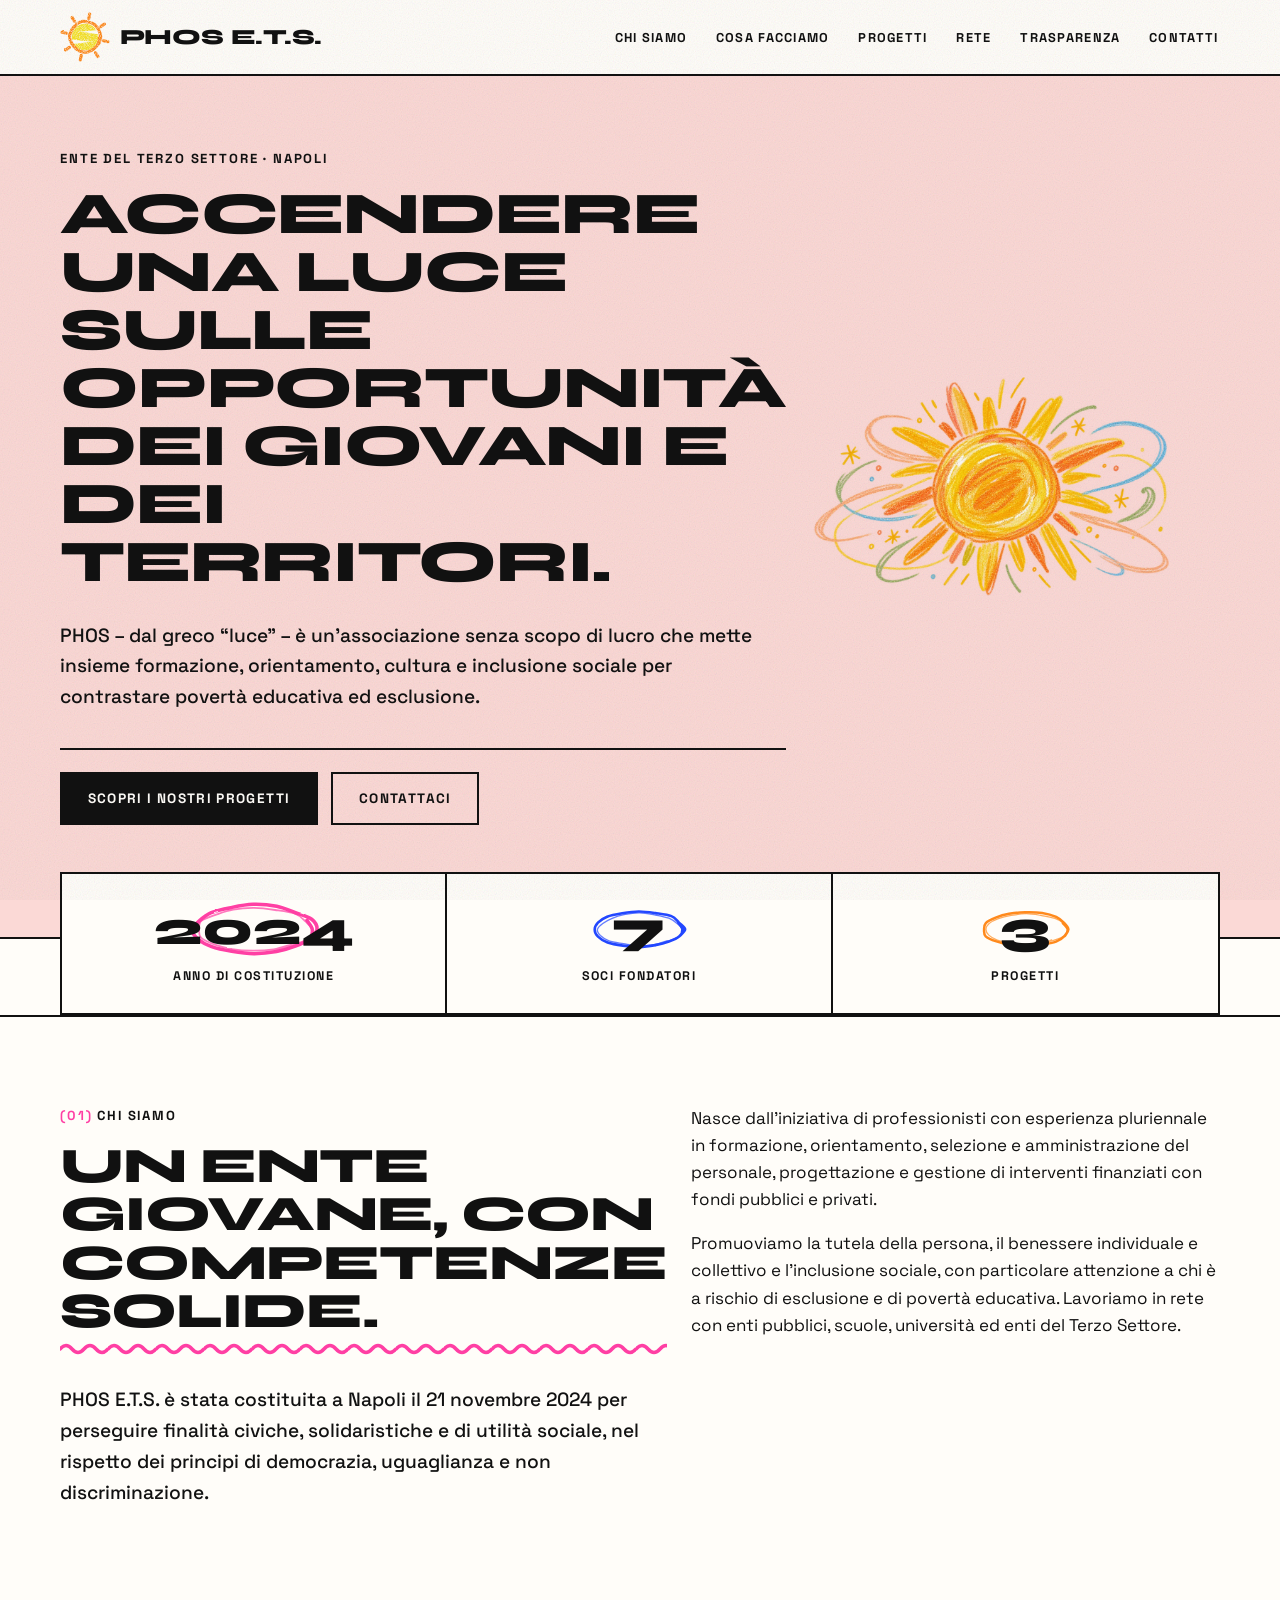
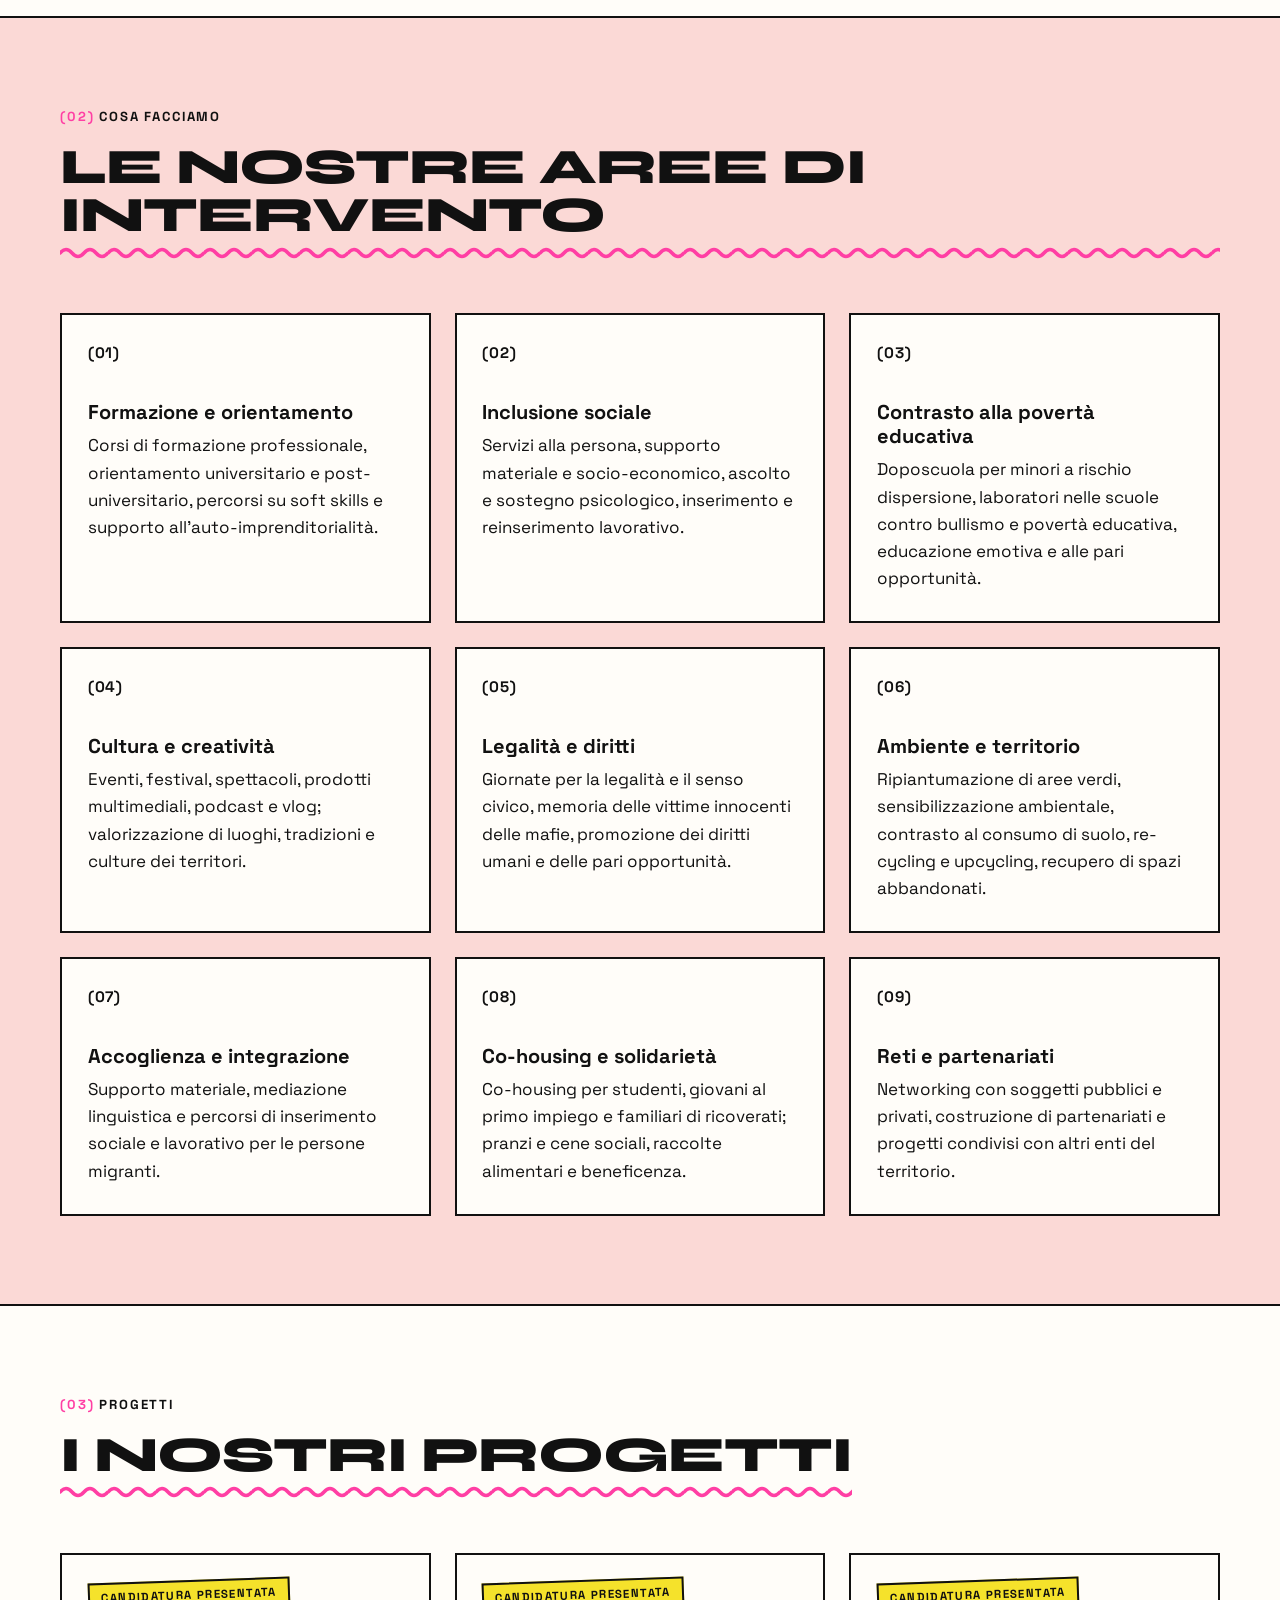
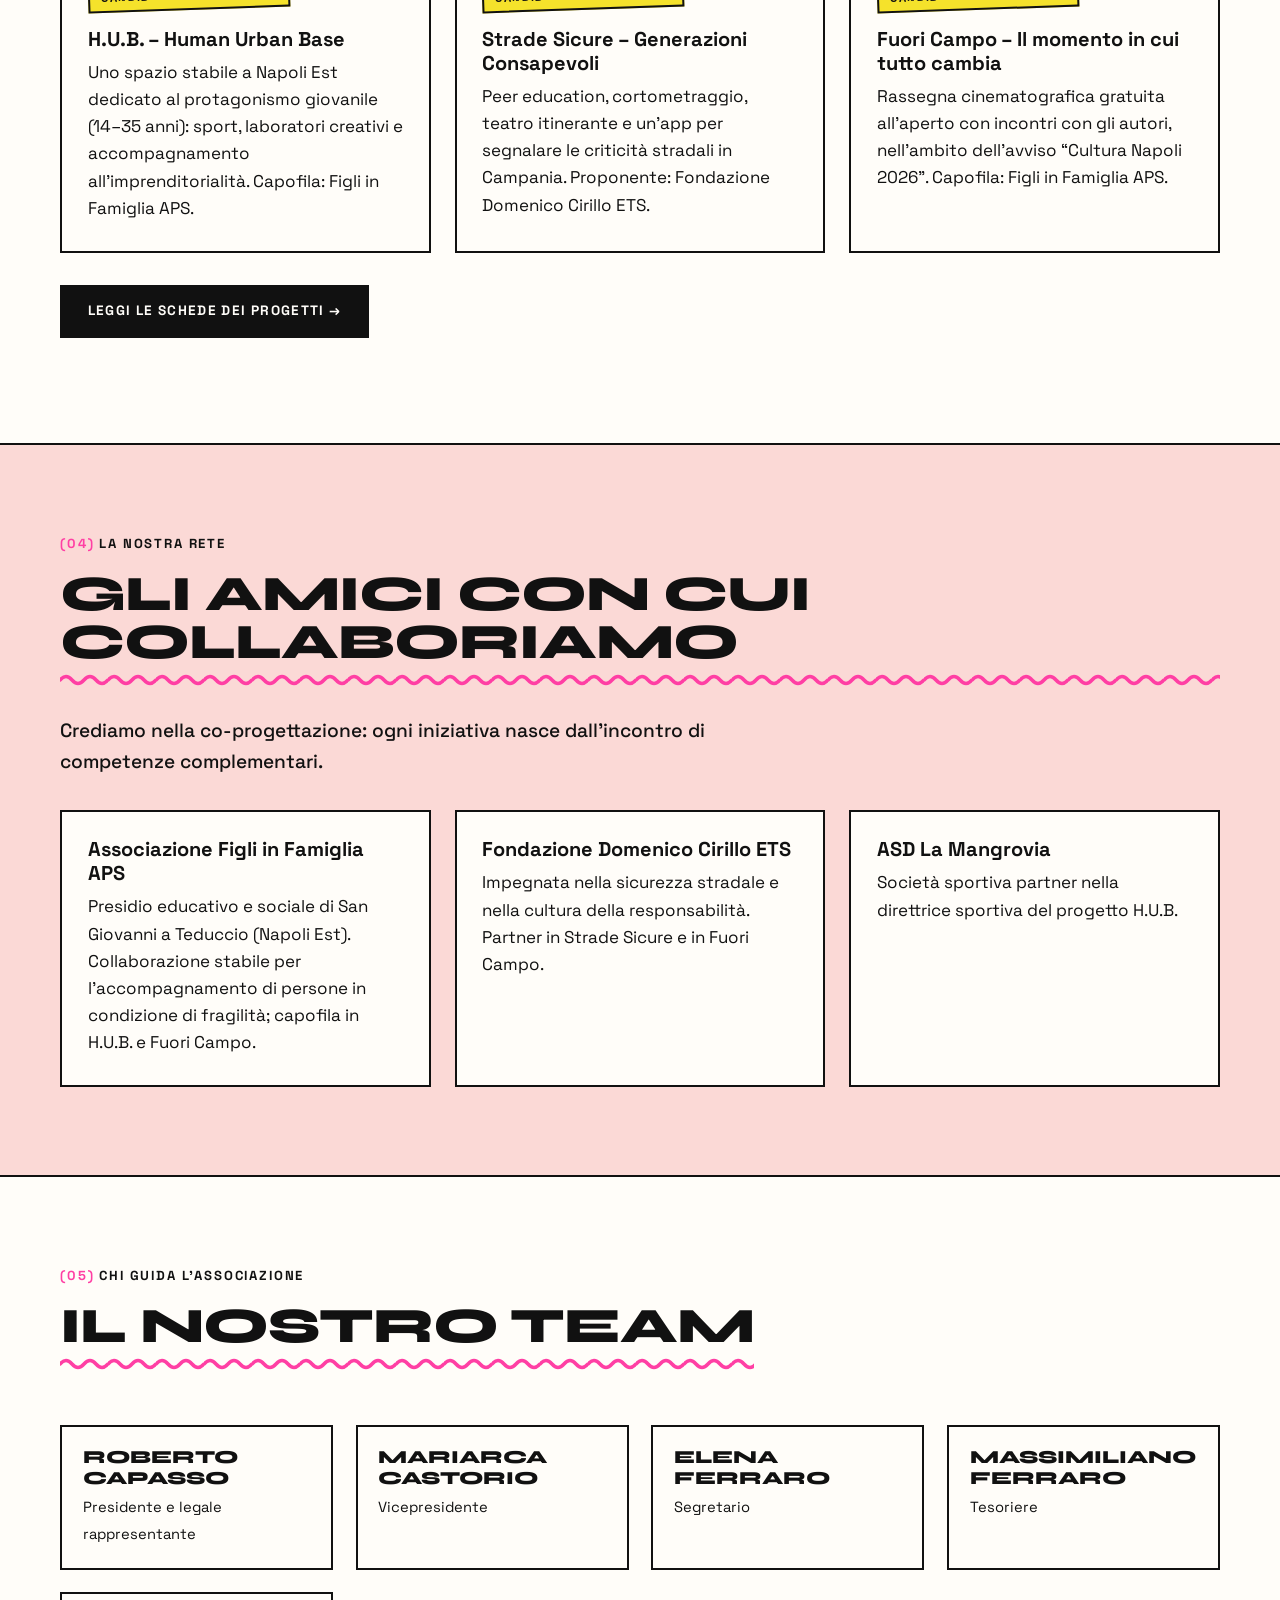
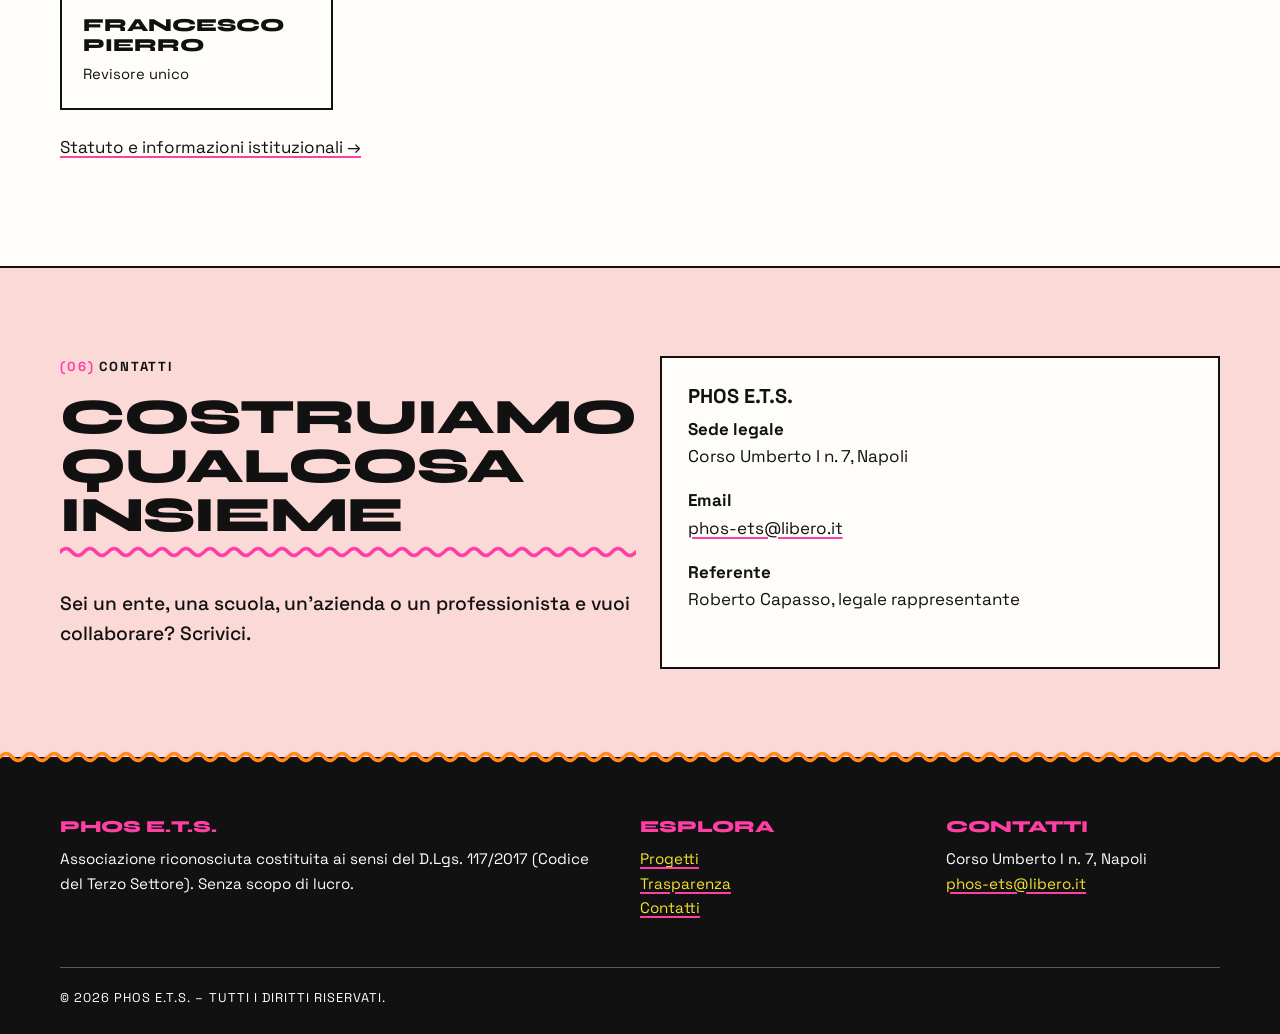
==== assets/index.html @ 67008f88 "k" ====
<!DOCTYPE html>
<html lang="it">
<head>
  <meta charset="utf-8">
  <meta name="viewport" content="width=device-width, initial-scale=1">
  <title>PHOS E.T.S. – Ente del Terzo Settore, Napoli</title>
  <meta name="description" content="PHOS E.T.S. è un Ente del Terzo Settore con sede a Napoli: formazione, orientamento, inclusione sociale, cultura e legalità per giovani e persone in condizioni di fragilità.">
  <link rel="icon" href="assets/logo.svg" type="image/svg+xml">
  <link rel="preconnect" href="https://fonts.googleapis.com">
  <link rel="preconnect" href="https://fonts.gstatic.com" crossorigin>
  <link href="https://fonts.googleapis.com/css2?family=Syne:wght@700;800&family=Space+Grotesk:wght@400;500;700&display=swap" rel="stylesheet">
  <link rel="stylesheet" href="css/style.css">
</head>
<body>
  <header class="site-header">
    <div class="container nav">
      <a class="brand" href="index.html"><img src="assets/logo.svg" alt=""> PHOS E.T.S.</a>
      <button class="nav-toggle" aria-label="Apri il menu" aria-expanded="false">☰</button>
      <ul class="nav-links">
        <li><a href="#chi-siamo">Chi siamo</a></li>
        <li><a href="#ambiti">Cosa facciamo</a></li>
        <li><a href="#progetti">Progetti</a></li>
        <li><a href="#rete">Rete</a></li>
        <li><a href="trasparenza.html">Trasparenza</a></li>
        <li><a href="#contatti">Contatti</a></li>
      </ul>
    </div>
  </header>

  <main>
    <section class="hero">
      <div class="container hero-grid">
       <div class="hero-text">
        <p class="eyebrow">Ente del Terzo Settore · Napoli</p>
        <h1>Accendere una luce sulle opportunità dei giovani e dei territori.</h1>
        <p class="lead">PHOS – dal greco “luce” – è un’associazione senza scopo di lucro che mette insieme formazione, orientamento, cultura e inclusione sociale per contrastare povertà educativa ed esclusione.</p>
        <div class="hero-actions">
          <a class="btn" href="#progetti">Scopri i nostri progetti</a>
          <a class="btn ghost" href="#contatti">Contattaci</a>
        </div>
       </div>
       <img class="hero-art" src="assets/hero-sun.webp" alt="Sole disegnato a pastello con raggi arancioni e ghirigori azzurri" width="1000" height="615">
      </div>
    </section>

    <div class="container">
      <div class="stats">
        <div class="stat"><strong>2024</strong><span>anno di costituzione</span></div>
        <div class="stat"><strong>7</strong><span>soci fondatori</span></div>
        <div class="stat"><strong>3</strong><span>progetti</span></div>
      </div>
    </div>

    <section class="section" id="chi-siamo">
      <div class="container grid cols-2">
        <div>
          <p class="eyebrow">Chi siamo</p>
          <h2>Un ente giovane, con competenze solide.</h2>
          <p class="lead">PHOS E.T.S. è stata costituita a Napoli il 21 novembre 2024 per perseguire finalità civiche, solidaristiche e di utilità sociale, nel rispetto dei principi di democrazia, uguaglianza e non discriminazione.</p>
        </div>
        <div>
          <p>Nasce dall’iniziativa di professionisti con esperienza pluriennale in formazione, orientamento, selezione e amministrazione del personale, progettazione e gestione di interventi finanziati con fondi pubblici e privati.</p>
          <p>Promuoviamo la tutela della persona, il benessere individuale e collettivo e l’inclusione sociale, con particolare attenzione a chi è a rischio di esclusione e di povertà educativa. Lavoriamo in rete con enti pubblici, scuole, università ed enti del Terzo Settore.</p>
        </div>
      </div>
    </section>

    <section class="section alt" id="ambiti">
      <div class="container">
        <p class="eyebrow">Cosa facciamo</p>
        <h2>Le nostre aree di intervento</h2>
        <div class="grid cols-3" style="margin-top:1.5rem">
          <article class="card"><div class="icon">(01)</div><h3>Formazione e orientamento</h3><p>Corsi di formazione professionale, orientamento universitario e post-universitario, percorsi su soft skills e supporto all’auto-imprenditorialità.</p></article>
          <article class="card"><div class="icon">(02)</div><h3>Inclusione sociale</h3><p>Servizi alla persona, supporto materiale e socio-economico, ascolto e sostegno psicologico, inserimento e reinserimento lavorativo.</p></article>
          <article class="card"><div class="icon">(03)</div><h3>Contrasto alla povertà educativa</h3><p>Doposcuola per minori a rischio dispersione, laboratori nelle scuole contro bullismo e povertà educativa, educazione emotiva e alle pari opportunità.</p></article>
          <article class="card"><div class="icon">(04)</div><h3>Cultura e creatività</h3><p>Eventi, festival, spettacoli, prodotti multimediali, podcast e vlog; valorizzazione di luoghi, tradizioni e culture dei territori.</p></article>
          <article class="card"><div class="icon">(05)</div><h3>Legalità e diritti</h3><p>Giornate per la legalità e il senso civico, memoria delle vittime innocenti delle mafie, promozione dei diritti umani e delle pari opportunità.</p></article>
          <article class="card"><div class="icon">(06)</div><h3>Ambiente e territorio</h3><p>Ripiantumazione di aree verdi, sensibilizzazione ambientale, contrasto al consumo di suolo, re-cycling e upcycling, recupero di spazi abbandonati.</p></article>
          <article class="card"><div class="icon">(07)</div><h3>Accoglienza e integrazione</h3><p>Supporto materiale, mediazione linguistica e percorsi di inserimento sociale e lavorativo per le persone migranti.</p></article>
          <article class="card"><div class="icon">(08)</div><h3>Co-housing e solidarietà</h3><p>Co-housing per studenti, giovani al primo impiego e familiari di ricoverati; pranzi e cene sociali, raccolte alimentari e beneficenza.</p></article>
          <article class="card"><div class="icon">(09)</div><h3>Reti e partenariati</h3><p>Networking con soggetti pubblici e privati, costruzione di partenariati e progetti condivisi con altri enti del territorio.</p></article>
        </div>
      </div>
    </section>

    <section class="section" id="progetti">
      <div class="container">
        <p class="eyebrow">Progetti</p>
        <h2>I nostri progetti</h2>
        <div class="grid cols-3" style="margin-top:1.5rem">
          <article class="card">
            <span class="badge">Candidatura presentata</span>
            <h3>H.U.B. – Human Urban Base</h3>
            <p>Uno spazio stabile a Napoli Est dedicato al protagonismo giovanile (14–35 anni): sport, laboratori creativi e accompagnamento all’imprenditorialità. Capofila: Figli in Famiglia APS.</p>
          </article>
          <article class="card">
            <span class="badge">Candidatura presentata</span>
            <h3>Strade Sicure – Generazioni Consapevoli</h3>
            <p>Peer education, cortometraggio, teatro itinerante e un’app per segnalare le criticità stradali in Campania. Proponente: Fondazione Domenico Cirillo ETS.</p>
          </article>
          <article class="card">
            <span class="badge">Candidatura presentata</span>
            <h3>Fuori Campo – Il momento in cui tutto cambia</h3>
            <p>Rassegna cinematografica gratuita all’aperto con incontri con gli autori, nell’ambito dell’avviso “Cultura Napoli 2026”. Capofila: Figli in Famiglia APS.</p>
          </article>
        </div>
        <p style="margin-top:2rem"><a class="btn" href="progetti.html">Leggi le schede dei progetti →</a></p>
      </div>
    </section>

    <section class="section alt" id="rete">
      <div class="container">
        <p class="eyebrow">La nostra rete</p>
        <h2>Gli amici con cui collaboriamo</h2>
        <p class="lead">Crediamo nella co-progettazione: ogni iniziativa nasce dall’incontro di competenze complementari.</p>
        <div class="grid cols-3" style="margin-top:2rem">
          <div class="card"><h3>Associazione Figli in Famiglia APS</h3><p>Presidio educativo e sociale di San Giovanni a Teduccio (Napoli Est). Collaborazione stabile per l’accompagnamento di persone in condizione di fragilità; capofila in H.U.B. e Fuori Campo.</p></div>
          <div class="card"><h3>Fondazione Domenico Cirillo ETS</h3><p>Impegnata nella sicurezza stradale e nella cultura della responsabilità. Partner in Strade Sicure e in Fuori Campo.</p></div>
          <div class="card"><h3>ASD La Mangrovia</h3><p>Società sportiva partner nella direttrice sportiva del progetto H.U.B.</p></div>
        </div>
      </div>
    </section>

    <section class="section" id="governance">
      <div class="container">
        <p class="eyebrow">Chi guida l’associazione</p>
        <h2>Il nostro team</h2>
        <div class="team" style="margin-top:1.5rem">
          <div class="person"><strong>Roberto Capasso</strong><span>Presidente e legale rappresentante</span></div>
          <div class="person"><strong>Mariarca Castorio</strong><span>Vicepresidente</span></div>
          <div class="person"><strong>Elena Ferraro</strong><span>Segretario</span></div>
          <div class="person"><strong>Massimiliano Ferraro</strong><span>Tesoriere</span></div>
          <div class="person"><strong>Francesco Pierro</strong><span>Revisore unico</span></div>
        </div>
        <p style="margin-top:1.5rem"><a href="trasparenza.html">Statuto e informazioni istituzionali →</a></p>
      </div>
    </section>

    <section class="section alt" id="contatti">
      <div class="container grid cols-2">
        <div>
          <p class="eyebrow">Contatti</p>
          <h2>Costruiamo qualcosa insieme</h2>
          <p class="lead">Sei un ente, una scuola, un’azienda o un professionista e vuoi collaborare? Scrivici.</p>
        </div>
        <div class="card">
          <h3>PHOS E.T.S.</h3>
          <p><strong>Sede legale</strong><br>Corso Umberto I n. 7, Napoli</p>
          <p><strong>Email</strong><br><a href="mailto:phos-ets@libero.it">phos-ets@libero.it</a></p>
          <p><strong>Referente</strong><br>Roberto Capasso, legale rappresentante</p>
        </div>
      </div>
    </section>
  </main>

  <footer class="site-footer">
    <div class="container">
      <div class="footer-grid">
        <div>
          <h3>PHOS E.T.S.</h3>
          <p>Associazione riconosciuta costituita ai sensi del D.Lgs. 117/2017 (Codice del Terzo Settore). Senza scopo di lucro.</p>
        </div>
        <div>
          <h3>Esplora</h3>
          <p><a href="progetti.html">Progetti</a><br><a href="trasparenza.html">Trasparenza</a><br><a href="#contatti">Contatti</a></p>
        </div>
        <div>
          <h3>Contatti</h3>
          <p>Corso Umberto I n. 7, Napoli<br><a href="mailto:phos-ets@libero.it">phos-ets@libero.it</a></p>
        </div>
      </div>
      <div class="footer-bottom">© <span id="anno">2026</span> PHOS E.T.S. – Tutti i diritti riservati.</div>
    </div>
  </footer>
  <script src="js/main.js"></script>
</body>
</html>
---- assets/css/style.css ----
/* ------------------------------------------------------------
   PHOS E.T.S. – stile "naive / childish grotesque"
   Tratto a pastello, colori saturi, grotesque pesante, righe nere
   ------------------------------------------------------------ */
:root {
  --ink: #111111;
  --paper: #fffdf9;
  --pink-paper: #fbd9d6;
  --pink: #ff3fa4;
  --red: #ff3b24;
  --orange: #ff8a1f;
  --yellow: #f5e22b;
  --green: #1fd37a;
  --blue: #2447ff;
  --max: 1160px;
  --font-head: "Syne", "Arial Black", "Helvetica Neue", Arial, sans-serif;
  --font-body: "Space Grotesk", "Helvetica Neue", Arial, sans-serif;
}

* { box-sizing: border-box; }
html { scroll-behavior: smooth; }
body {
  margin: 0;
  font-family: var(--font-body);
  color: var(--ink);
  background: var(--paper);
  line-height: 1.6;
  font-size: 17px;
  counter-reset: sec;
}
/* grana di carta su tutto il sito */
body::after {
  content: ""; position: fixed; inset: 0; z-index: 100; pointer-events: none;
  opacity: .16; mix-blend-mode: multiply;
  background-image: url("data:image/svg+xml,%3Csvg xmlns='http://www.w3.org/2000/svg' width='220' height='220'%3E%3Cfilter id='n'%3E%3CfeTurbulence type='fractalNoise' baseFrequency='.85' numOctaves='2' stitchTiles='stitch'/%3E%3C/filter%3E%3Crect width='100%25' height='100%25' filter='url(%23n)'/%3E%3C/svg%3E");
}
::selection { background: var(--yellow); }

h1, h2, h3 { margin: 0 0 .6em; color: var(--ink); }
h1, h2 {
  font-family: var(--font-head); font-weight: 800; text-transform: uppercase;
  letter-spacing: -.02em; line-height: .98;
}
h1 { font-size: clamp(2.6rem, 7vw, 5.4rem); }
h2 { font-size: clamp(1.9rem, 4.2vw, 3.1rem); }
h3 { font-family: var(--font-body); font-weight: 700; font-size: 1.25rem; line-height: 1.2; }
p { margin: 0 0 1em; }
a { color: var(--ink); text-decoration-thickness: 2px; text-underline-offset: 3px; text-decoration-color: var(--pink); }
a:hover { background: var(--yellow); }
img { max-width: 100%; }
:focus-visible { outline: 3px dashed var(--blue); outline-offset: 3px; }

.container { width: min(100% - 2.5rem, var(--max)); margin-inline: auto; }
.section { padding: 5.5rem 0; border-top: 2px solid var(--ink); }
.section.alt { background: var(--pink-paper); }
.lead { font-size: 1.2rem; max-width: 60ch; font-weight: 500; }

/* Etichetta numerata, come nei poster: (01) CHI SIAMO */
.eyebrow {
  display: block; font-family: var(--font-body); font-size: .82rem; font-weight: 700;
  letter-spacing: .14em; text-transform: uppercase; margin-bottom: 1rem;
}
main > section:not(.hero):not(.page-hero) .eyebrow { counter-increment: sec; }
main > section:not(.hero):not(.page-hero) .eyebrow::before { content: "(0" counter(sec) ")  "; color: var(--pink); }

/* titoli con ghirigoro a pastello */
section h2 {
  display: inline-block; padding-bottom: .4em;
  background: url("../assets/squiggle-pink.svg") repeat-x left bottom / 48px 14px;
}

/* Header */
.site-header { position: sticky; top: 0; z-index: 50; background: var(--paper); border-bottom: 2px solid var(--ink); }
.nav { display: flex; align-items: center; justify-content: space-between; height: 74px; }
.brand {
  display: flex; align-items: center; gap: .6rem; text-decoration: none;
  font-family: var(--font-head); font-weight: 800; font-size: 1.35rem; text-transform: uppercase; letter-spacing: -.01em;
}
.brand:hover { background: none; }
.brand img { width: 50px; height: 50px; }
.nav-links { display: flex; gap: 1.6rem; list-style: none; margin: 0; padding: 0; }
.nav-links a {
  text-decoration: none; font-size: .8rem; font-weight: 700; text-transform: uppercase; letter-spacing: .1em; padding: .2rem .1rem;
}
.nav-links a:hover, .nav-links a[aria-current="page"] { background: linear-gradient(transparent 52%, var(--yellow) 52%); }
.nav-toggle {
  display: none; background: var(--paper); border: 2px solid var(--ink); font-size: 1.3rem; line-height: 1;
  padding: .3rem .65rem; cursor: pointer; color: var(--ink);
}

/* Hero */
.hero, .page-hero { background: var(--pink-paper); border-bottom: 2px solid var(--ink); position: relative; overflow: hidden; }
.hero { padding: 4.5rem 0 7rem; }
.hero-grid { display: grid; grid-template-columns: 1.15fr .85fr; gap: 1rem; align-items: center; }
.hero h1 { font-size: clamp(2.1rem, 4.7vw, 3.7rem); margin-bottom: .5em; }
.hero-art { width: 100%; max-width: 560px; height: auto; justify-self: center; margin-right: -1.5rem; }
.page-hero { padding: 4.2rem 0 3.4rem; }
.page-hero h1 { font-size: clamp(2.2rem, 5.4vw, 4rem); max-width: 16ch; }

/* righe nere di impaginazione */
.hero-actions { margin-top: 2.2rem; padding-top: 1.4rem; border-top: 2px solid var(--ink); }

.btn {
  display: inline-block; padding: .85rem 1.6rem; font-family: var(--font-body); font-weight: 700;
  font-size: .85rem; letter-spacing: .1em; text-transform: uppercase; text-decoration: none;
  background: var(--ink); color: var(--paper); border: 2px solid var(--ink);
  transition: transform .12s, background .12s, color .12s;
}
.btn:hover { background: var(--pink); color: var(--ink); transform: rotate(-1.5deg) scale(1.03); }
.btn.ghost { background: transparent; color: var(--ink); margin-left: .6rem; }
.btn.ghost:hover { background: var(--yellow); color: var(--ink); }

/* Griglie e card */
.grid { display: grid; gap: 1.5rem; }
.grid.cols-2 { grid-template-columns: repeat(2, 1fr); }
.grid.cols-3 { grid-template-columns: repeat(3, 1fr); }
.grid.cols-4 { grid-template-columns: repeat(4, 1fr); }
.card {
  background: var(--paper); border: 2px solid var(--ink); padding: 1.6rem 1.6rem 1.8rem;
  transition: background .15s, transform .15s;
}
.card:hover { transform: rotate(-.8deg) translateY(-3px); }
.card:nth-child(5n+1):hover { background: var(--yellow); }
.card:nth-child(5n+2):hover { background: #ff9bd0; }
.card:nth-child(5n+3):hover { background: #a8f5c4; }
.card:nth-child(5n+4):hover { background: #a9bbff; }
.card:nth-child(5n+5):hover { background: #ffb98a; }
.card .icon {
  font-family: var(--font-body); font-size: .95rem; font-weight: 700; letter-spacing: .06em;
  margin-bottom: 2.2rem; display: block;
}
.card h3 { margin-bottom: .5rem; }
.card p:last-child { margin-bottom: 0; }

/* Numeri cerchiati a pastello */
.stats { display: grid; grid-template-columns: repeat(3, 1fr); gap: 0; margin-top: -4.2rem; position: relative; z-index: 2;
  border: 2px solid var(--ink); background: var(--paper); }
.stat { padding: 1.4rem 1rem 1.6rem; text-align: center; border-right: 2px solid var(--ink); }
.stat:last-child { border-right: 0; }
.stat strong {
  display: inline-block; font-family: var(--font-head); font-weight: 800; font-size: clamp(2rem, 4vw, 3rem);
  line-height: 1; padding: .55rem 1.3rem; margin-bottom: .3rem;
  background: url("../assets/circle-pink.svg") center / 100% 100% no-repeat;
}
.stat:nth-child(2) strong { background-image: url("../assets/circle-blue.svg"); }
.stat:nth-child(3) strong { background-image: url("../assets/circle-orange.svg"); }
.stat span { display: block; font-weight: 700; font-size: .78rem; text-transform: uppercase; letter-spacing: .12em; }

.badge {
  display: inline-block; font-size: .72rem; font-weight: 700; letter-spacing: .12em; text-transform: uppercase;
  padding: .25rem .7rem; background: var(--yellow); border: 2px solid var(--ink); margin-bottom: 1rem; transform: rotate(-2deg);
}
.badge.navy { background: #ff9bd0; }
.notice { background: var(--yellow); border: 2px solid var(--ink); padding: 1.1rem 1.3rem; margin: 0 0 2.2rem; font-size: .98rem; }

/* Schede progetto */
.project { padding: 3.4rem 0; border-bottom: 2px solid var(--ink); }
.project:last-of-type { border-bottom: 0; }
.meta { display: grid; grid-template-columns: repeat(auto-fit, minmax(210px, 1fr)); gap: 0; margin: 1.6rem 0; border: 2px solid var(--ink); }
.meta div { padding: .9rem 1.1rem; border-right: 2px solid var(--ink); border-bottom: 2px solid var(--ink); margin: 0 -2px -2px 0; background: var(--paper); }
.meta dt { font-size: .72rem; text-transform: uppercase; letter-spacing: .12em; font-weight: 700; color: #6b6b6b; }
.meta dd { margin: .15rem 0 0; font-weight: 700; }
.project ul { padding-left: 1.2rem; }
.project li { margin-bottom: .4rem; }
.project li::marker { color: var(--pink); font-weight: 700; }

/* Liste */
.check-list { list-style: none; padding: 0; margin: 0; }
.check-list li { position: relative; padding-left: 1.9rem; margin-bottom: .6rem; }
.check-list li::before { content: "✺"; position: absolute; left: 0; color: var(--orange); font-weight: 700; }

.team { display: grid; grid-template-columns: repeat(auto-fit, minmax(220px, 1fr)); gap: 1.4rem; }
.person { background: var(--paper); border: 2px solid var(--ink); padding: 1.3rem; transition: background .15s, transform .15s; }
.person:hover { background: var(--yellow); transform: rotate(-1deg); }
.person strong { display: block; font-family: var(--font-head); font-weight: 800; font-size: 1.15rem; text-transform: uppercase; line-height: 1.1; margin-bottom: .3rem; }
.person span { font-size: .92rem; }

/* Footer */
.site-footer {
  position: relative; background: var(--ink); color: var(--paper); padding: 3.6rem 0 1.6rem; font-size: .95rem;
  border-top: 2px solid var(--ink);
}
.site-footer::before {
  content: ""; position: absolute; left: 0; right: 0; top: -9px; height: 14px;
  background: url("../assets/squiggle-orange.svg") repeat-x left top / 48px 14px;
}
.site-footer a { color: var(--yellow); text-decoration-color: var(--pink); }
.site-footer a:hover { background: var(--yellow); color: var(--ink); }
.site-footer h3 { font-family: var(--font-head); font-weight: 800; text-transform: uppercase; color: var(--pink); font-size: 1.05rem; }
.footer-grid { display: grid; grid-template-columns: 2fr 1fr 1fr; gap: 2rem; }
.footer-bottom { border-top: 1px solid rgba(255, 253, 249, .3); margin-top: 2rem; padding-top: 1.2rem; font-size: .8rem; letter-spacing: .08em; text-transform: uppercase; }

@media (max-width: 900px) {
  .grid.cols-3, .grid.cols-4 { grid-template-columns: repeat(2, 1fr); }
  .footer-grid { grid-template-columns: 1fr; }
  .hero-grid { grid-template-columns: 1fr; }
  .hero-art { max-width: 340px; margin: 0; }
  .hero h1 { max-width: none; }
}
@media (max-width: 720px) {
  .nav-toggle { display: block; }
  .nav-links {
    display: none; position: absolute; top: 74px; left: 0; right: 0; background: var(--paper);
    flex-direction: column; gap: 0; padding: .6rem 1.5rem 1rem; border-bottom: 2px solid var(--ink);
  }
  .nav-links.open { display: flex; }
  .nav-links li { padding: .5rem 0; }
  .grid.cols-2, .grid.cols-3, .grid.cols-4 { grid-template-columns: 1fr; }
  .stats { grid-template-columns: 1fr; }
  .stat { border-right: 0; border-bottom: 2px solid var(--ink); }
  .stat:last-child { border-bottom: 0; }
  .section { padding: 3.6rem 0; }
  .btn.ghost { margin: .9rem 0 0; }
  .hero { padding: 3rem 0 6rem; }
}
@media (prefers-reduced-motion: reduce) { html { scroll-behavior: auto; } * { transition: none !important; } }
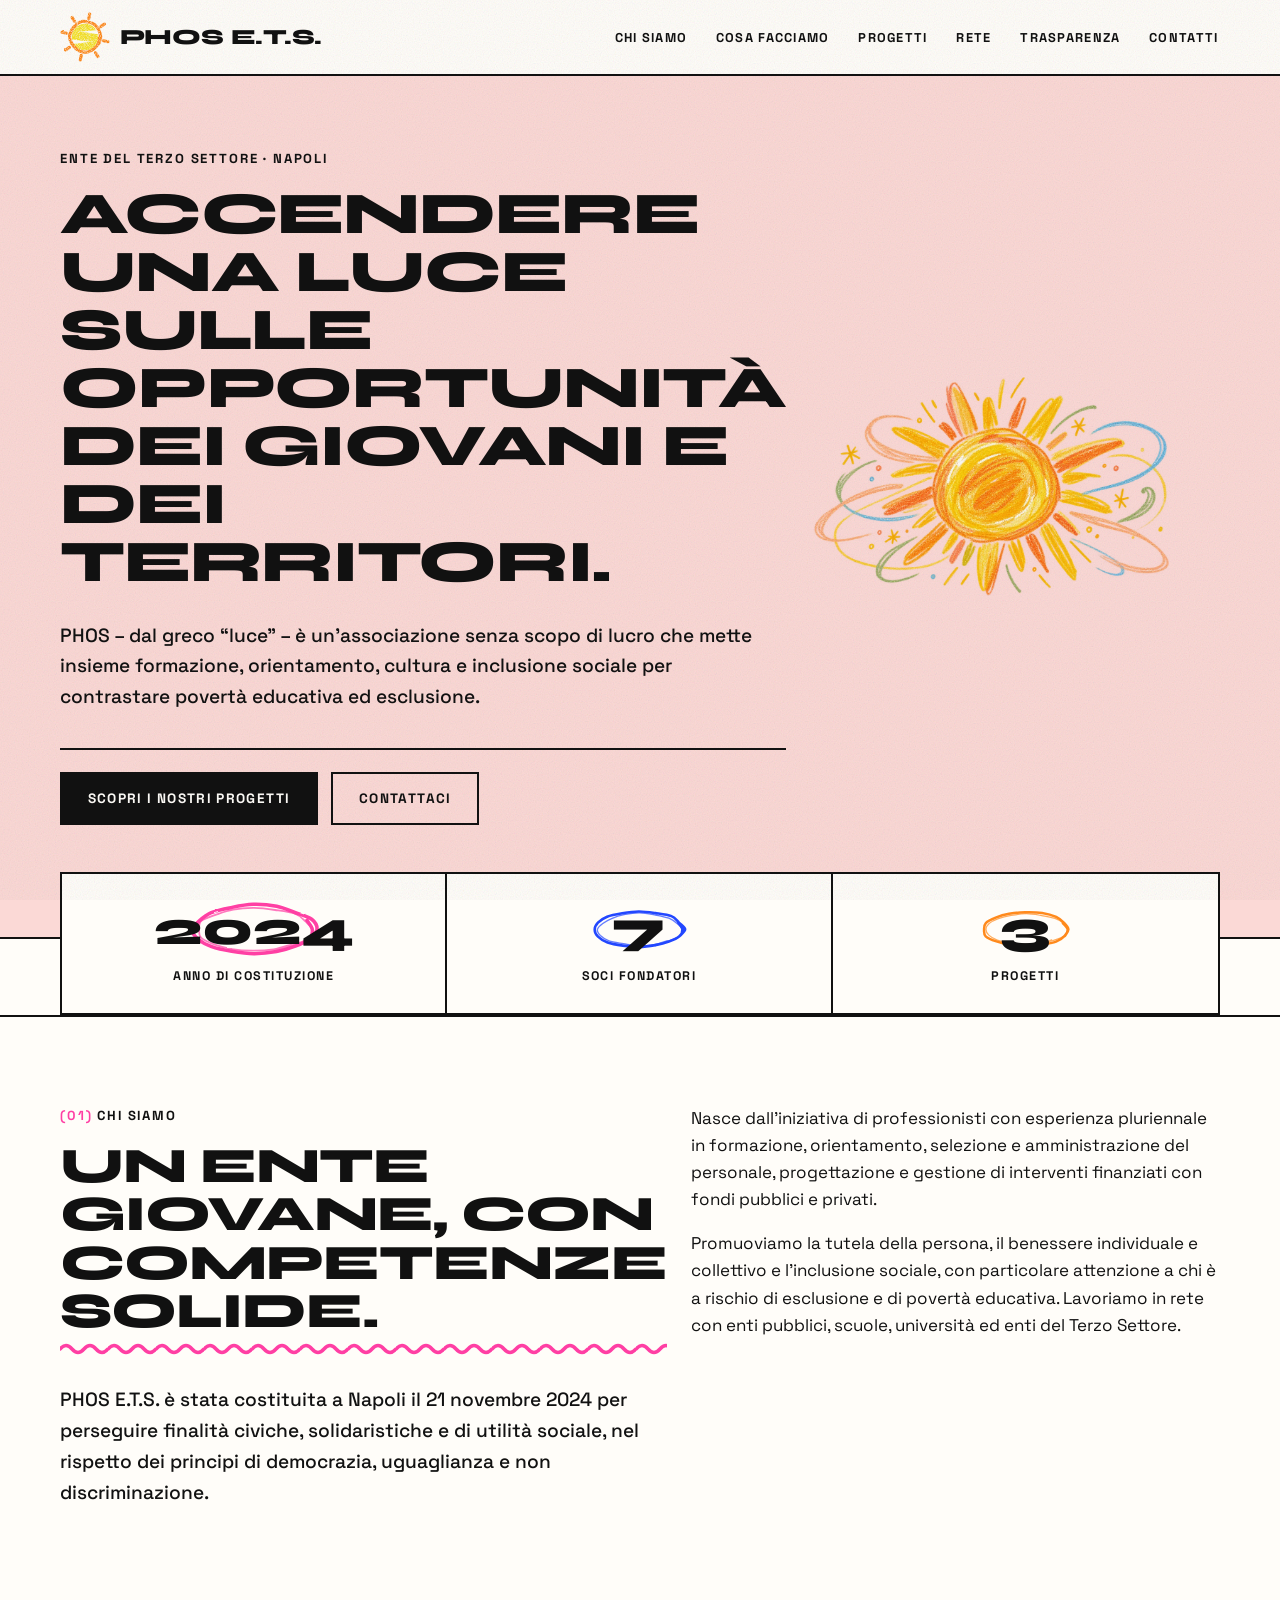
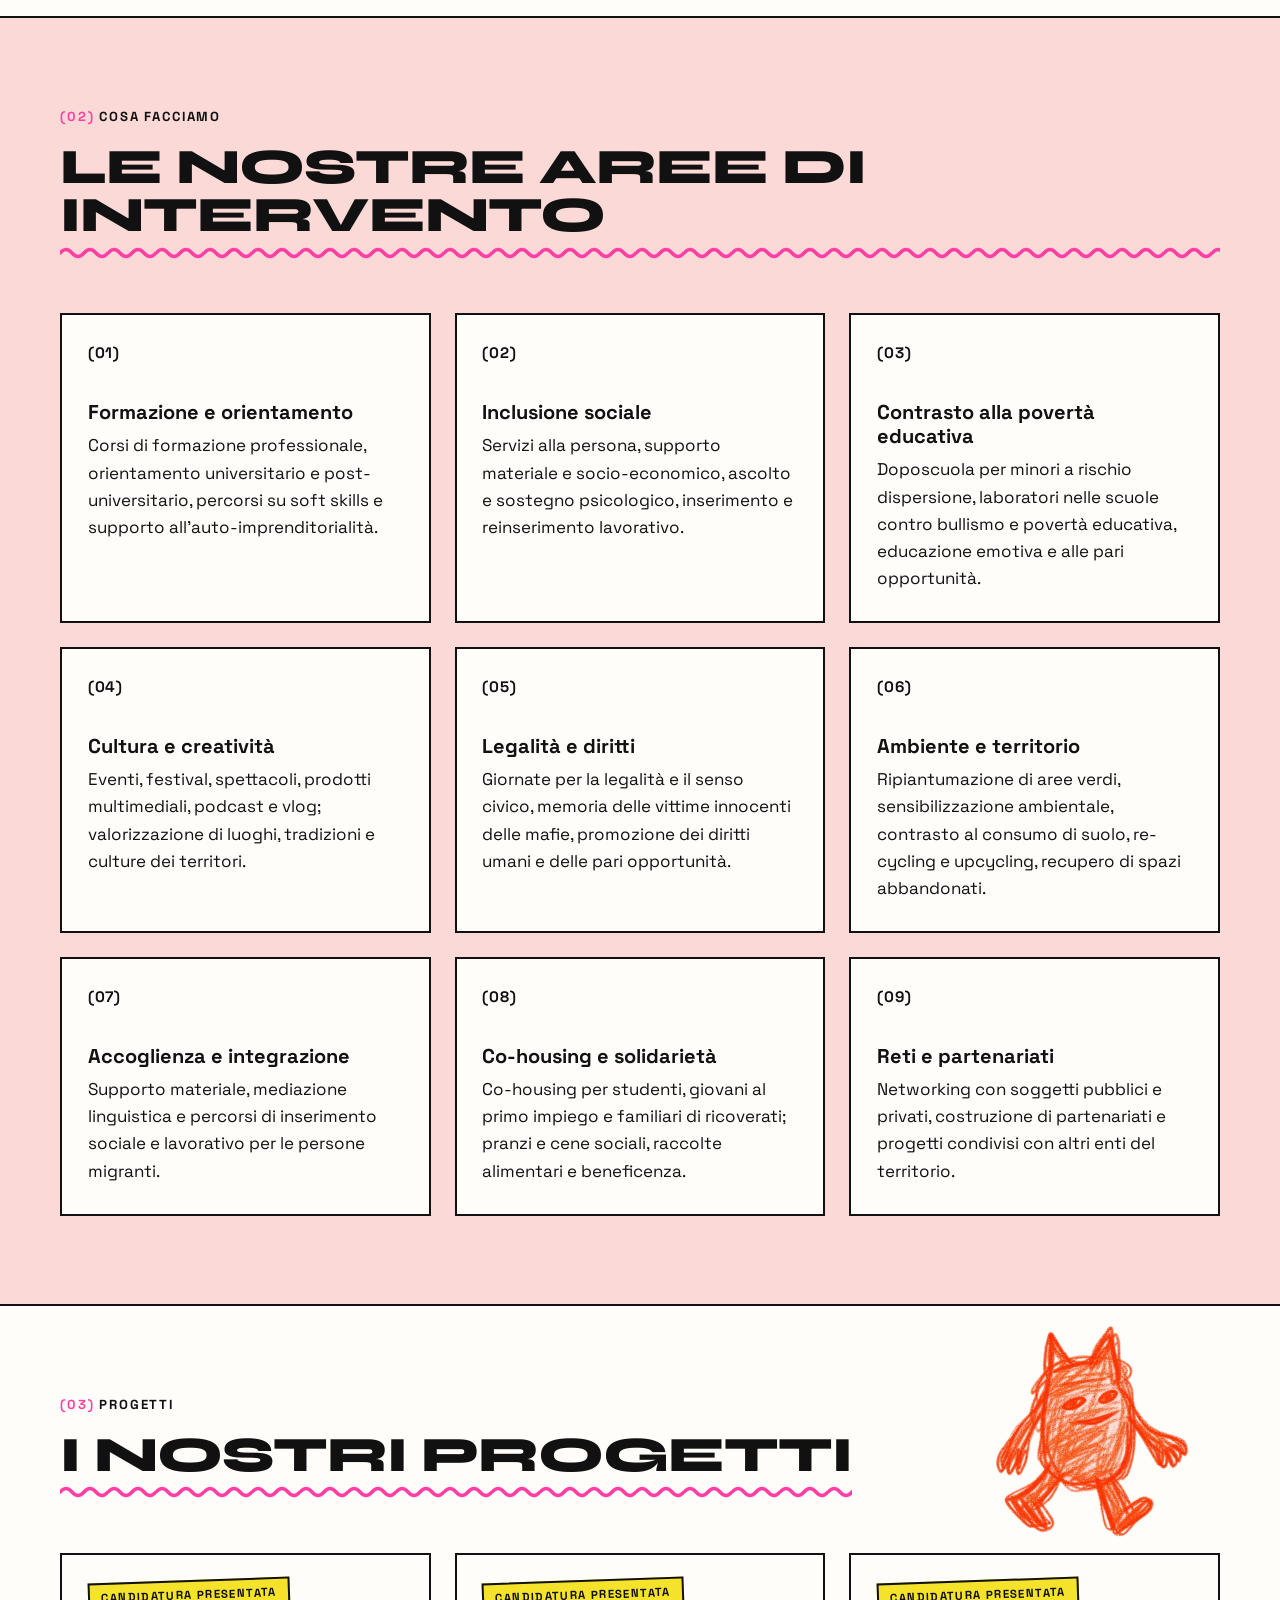
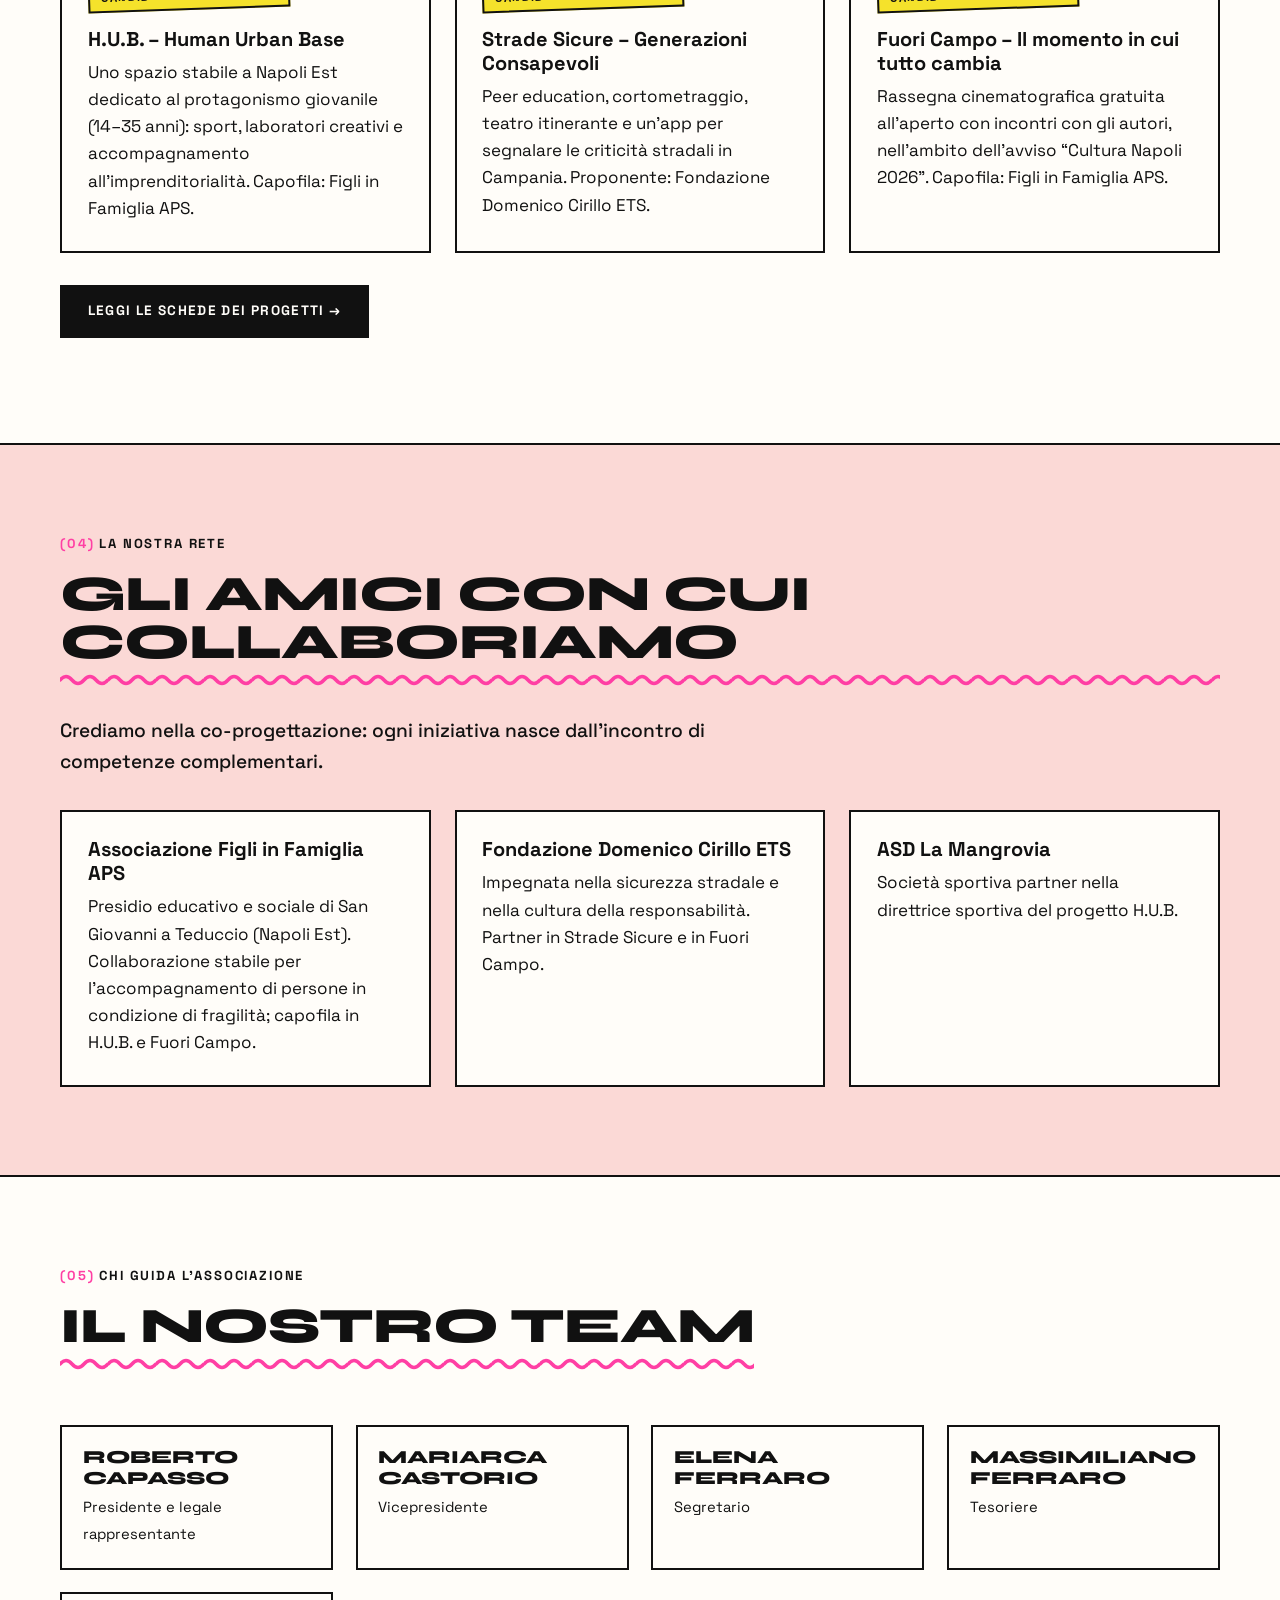
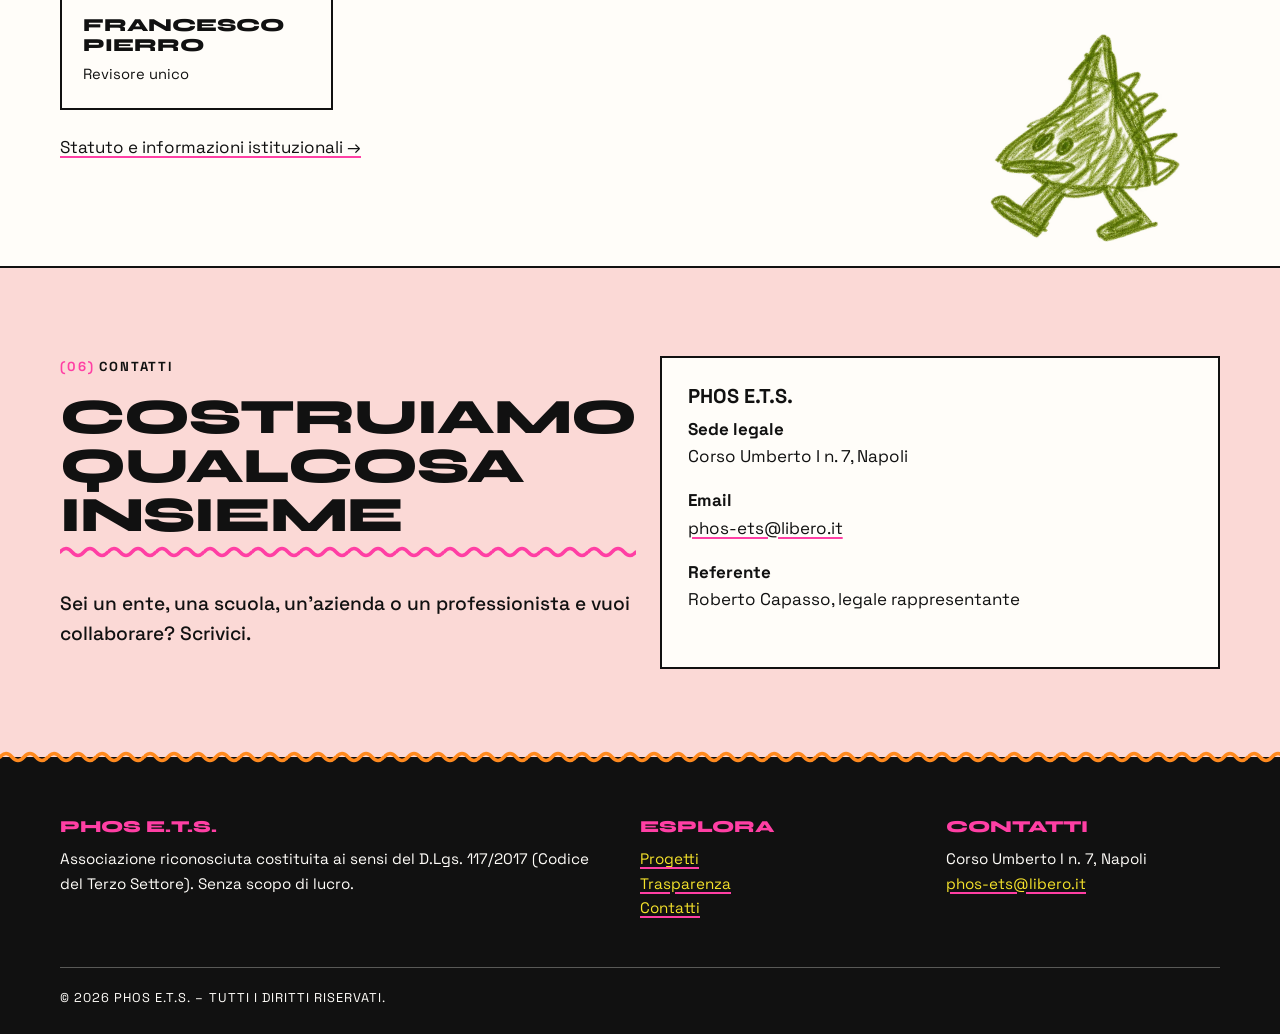
==== commit bf660e1c: "k" ====
--- a/assets/index.html
+++ b/assets/index.html
@@ -83,7 +83,7 @@
       </div>
     </section>
 
-    <section class="section" id="progetti">
+    <section class="section has-mascot mascot-orange" id="progetti">
       <div class="container">
         <p class="eyebrow">Progetti</p>
         <h2>I nostri progetti</h2>
@@ -121,7 +121,7 @@
       </div>
     </section>
 
-    <section class="section" id="governance">
+    <section class="section has-mascot mascot-green" id="governance">
       <div class="container">
         <p class="eyebrow">Chi guida l’associazione</p>
         <h2>Il nostro team</h2>
--- a/assets/css/style.css
+++ b/assets/css/style.css
@@ -214,3 +214,19 @@
   .hero { padding: 3rem 0 6rem; }
 }
 @media (prefers-reduced-motion: reduce) { html { scroll-behavior: auto; } * { transition: none !important; } }
+
+/* Mostriciattoli a pastello come sfondo delle sezioni */
+.has-mascot { position: relative; overflow: hidden; }
+.has-mascot > .container { position: relative; z-index: 1; }
+.has-mascot::before {
+  content: ""; position: absolute; z-index: 0; pointer-events: none;
+  background: var(--mascot) no-repeat center / contain;
+  width: clamp(190px, 22vw, 300px); aspect-ratio: 520 / 560;
+}
+.mascot-orange::before { --mascot: url("../assets/mostro-arancio.webp"); width: clamp(140px, 15vw, 190px); aspect-ratio: 520 / 584; right: 7%; top: 1.2rem; transform: rotate(7deg); }
+.mascot-green::before { --mascot: url("../assets/mostro-verde.webp"); width: clamp(140px, 15vw, 200px); aspect-ratio: 520 / 560; right: 8%; bottom: 1.5rem; transform: rotate(-4deg); }
+@media (max-width: 720px) {
+  .has-mascot::before { width: 120px; opacity: .45; }
+  .mascot-orange::before { top: .8rem; right: 3%; }
+  .mascot-green::before { bottom: .8rem; right: 3%; }
+}
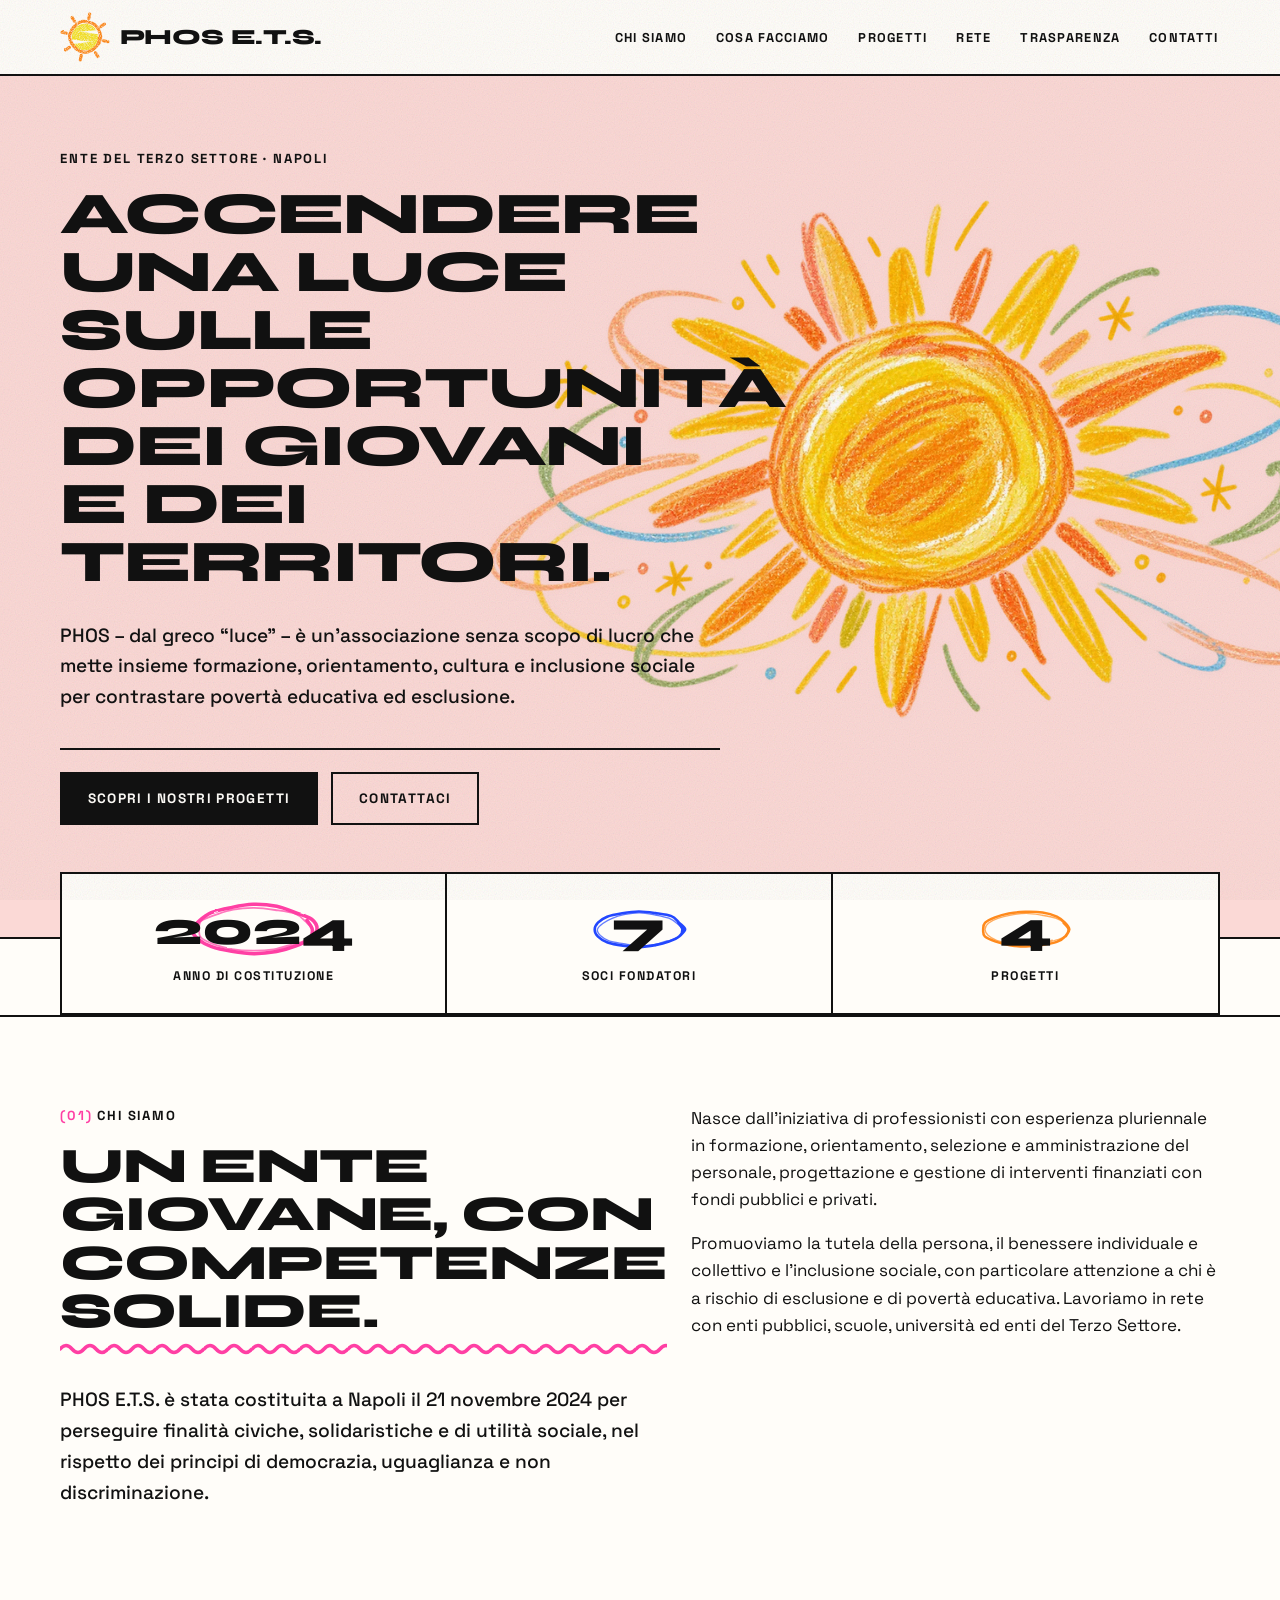
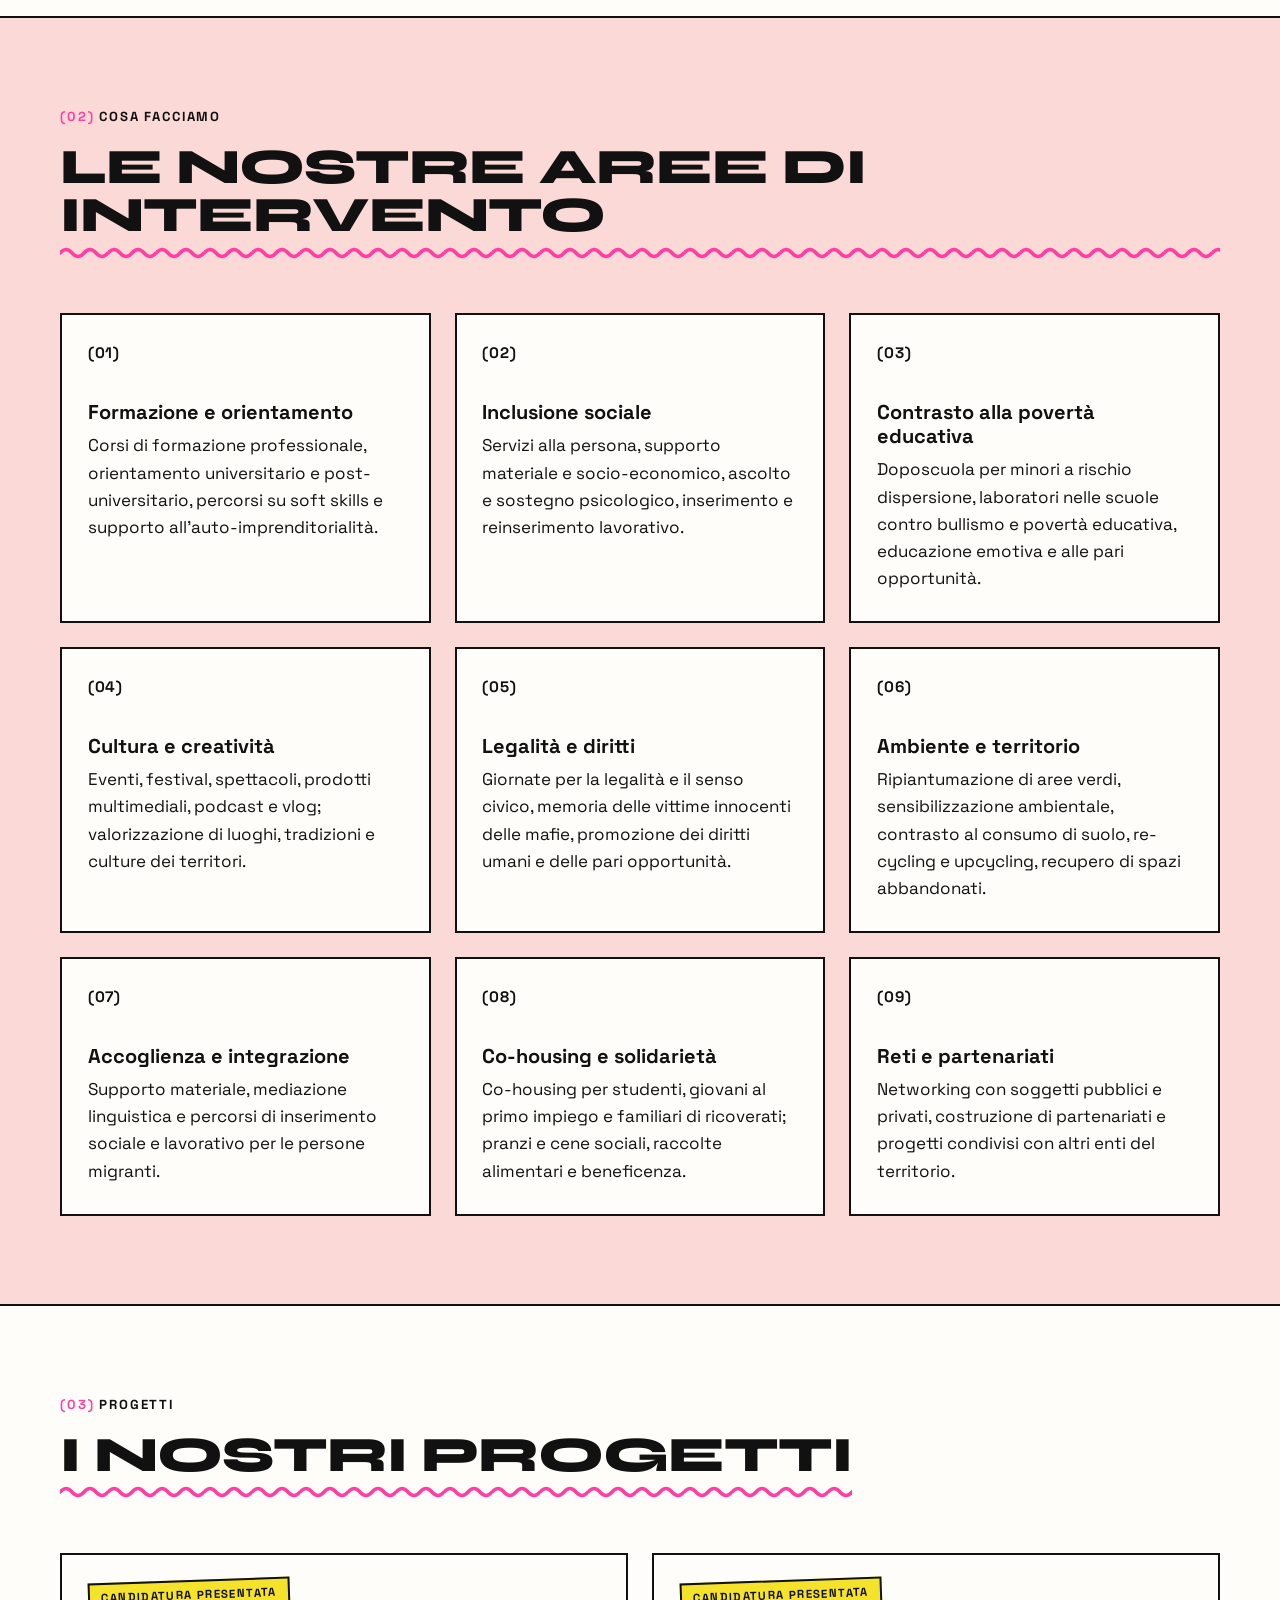
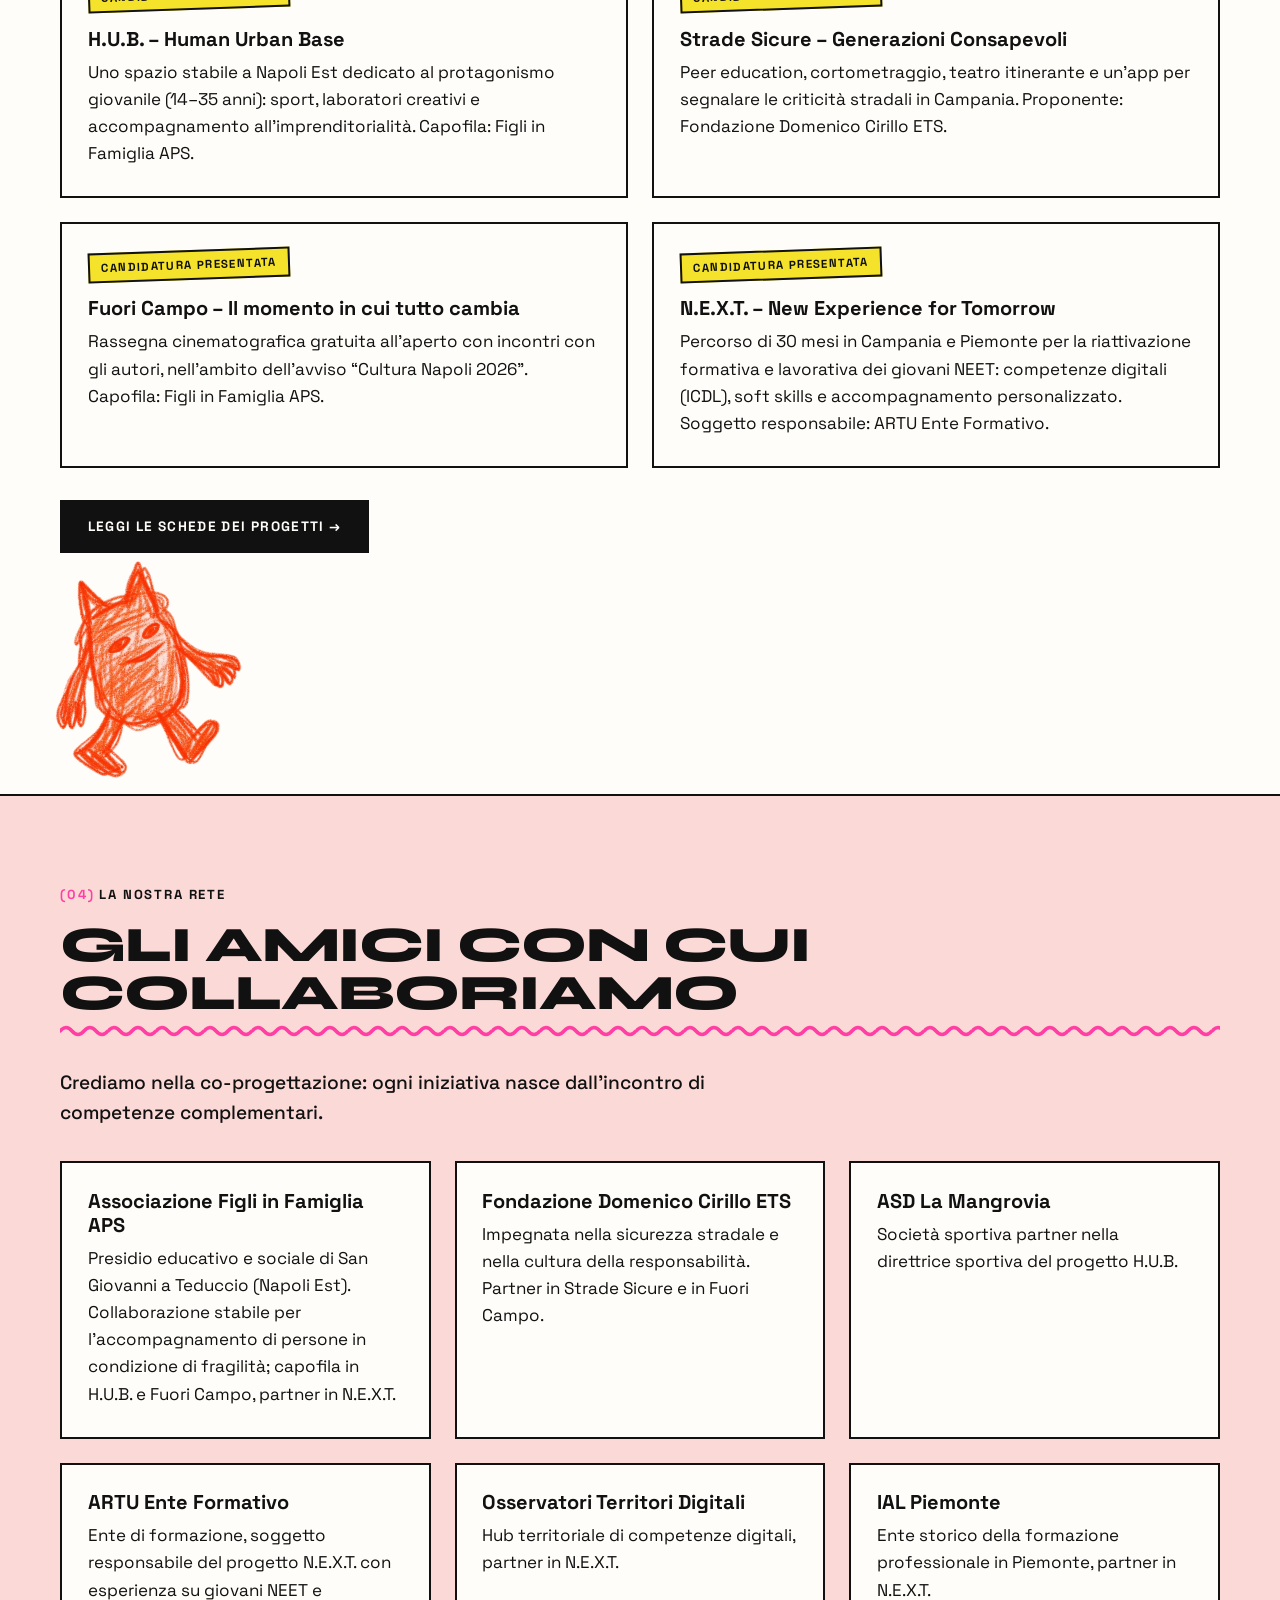
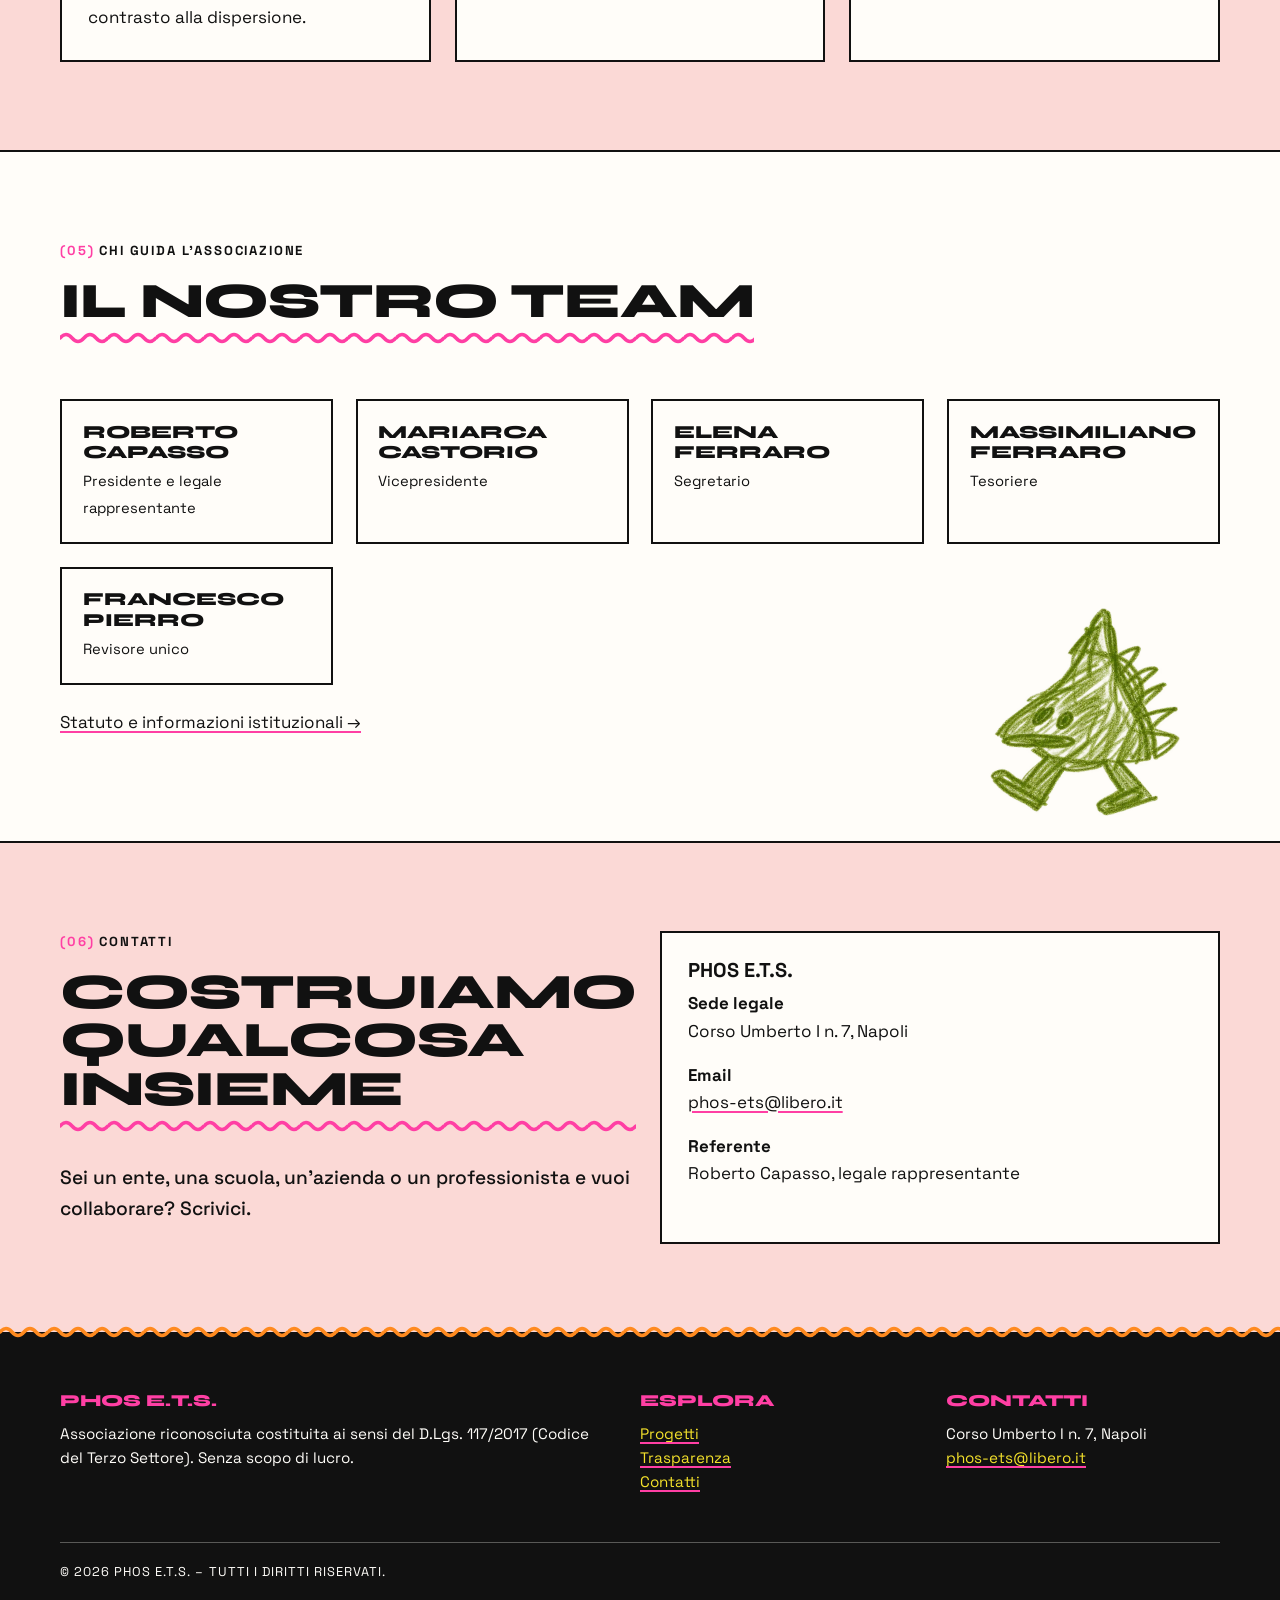
==== commit bf158c1b: "k" ====
--- a/assets/index.html
+++ b/assets/index.html
@@ -9,7 +9,7 @@
   <link rel="preconnect" href="https://fonts.googleapis.com">
   <link rel="preconnect" href="https://fonts.gstatic.com" crossorigin>
   <link href="https://fonts.googleapis.com/css2?family=Syne:wght@700;800&family=Space+Grotesk:wght@400;500;700&display=swap" rel="stylesheet">
-  <link rel="stylesheet" href="css/style.css">
+  <link rel="stylesheet" href="css/style.css?v=4">
 </head>
 <body>
   <header class="site-header">
@@ -47,7 +47,7 @@
       <div class="stats">
         <div class="stat"><strong>2024</strong><span>anno di costituzione</span></div>
         <div class="stat"><strong>7</strong><span>soci fondatori</span></div>
-        <div class="stat"><strong>3</strong><span>progetti</span></div>
+        <div class="stat"><strong>4</strong><span>progetti</span></div>
       </div>
     </div>
 
@@ -87,7 +87,7 @@
       <div class="container">
         <p class="eyebrow">Progetti</p>
         <h2>I nostri progetti</h2>
-        <div class="grid cols-3" style="margin-top:1.5rem">
+        <div class="grid cols-2" style="margin-top:1.5rem">
           <article class="card">
             <span class="badge">Candidatura presentata</span>
             <h3>H.U.B. – Human Urban Base</h3>
@@ -103,6 +103,11 @@
             <h3>Fuori Campo – Il momento in cui tutto cambia</h3>
             <p>Rassegna cinematografica gratuita all’aperto con incontri con gli autori, nell’ambito dell’avviso “Cultura Napoli 2026”. Capofila: Figli in Famiglia APS.</p>
           </article>
+          <article class="card">
+            <span class="badge">Candidatura presentata</span>
+            <h3>N.E.X.T. – New Experience for Tomorrow</h3>
+            <p>Percorso di 30 mesi in Campania e Piemonte per la riattivazione formativa e lavorativa dei giovani NEET: competenze digitali (ICDL), soft skills e accompagnamento personalizzato. Soggetto responsabile: ARTU Ente Formativo.</p>
+          </article>
         </div>
         <p style="margin-top:2rem"><a class="btn" href="progetti.html">Leggi le schede dei progetti →</a></p>
       </div>
@@ -114,9 +119,12 @@
         <h2>Gli amici con cui collaboriamo</h2>
         <p class="lead">Crediamo nella co-progettazione: ogni iniziativa nasce dall’incontro di competenze complementari.</p>
         <div class="grid cols-3" style="margin-top:2rem">
-          <div class="card"><h3>Associazione Figli in Famiglia APS</h3><p>Presidio educativo e sociale di San Giovanni a Teduccio (Napoli Est). Collaborazione stabile per l’accompagnamento di persone in condizione di fragilità; capofila in H.U.B. e Fuori Campo.</p></div>
+          <div class="card"><h3>Associazione Figli in Famiglia APS</h3><p>Presidio educativo e sociale di San Giovanni a Teduccio (Napoli Est). Collaborazione stabile per l’accompagnamento di persone in condizione di fragilità; capofila in H.U.B. e Fuori Campo, partner in N.E.X.T.</p></div>
           <div class="card"><h3>Fondazione Domenico Cirillo ETS</h3><p>Impegnata nella sicurezza stradale e nella cultura della responsabilità. Partner in Strade Sicure e in Fuori Campo.</p></div>
           <div class="card"><h3>ASD La Mangrovia</h3><p>Società sportiva partner nella direttrice sportiva del progetto H.U.B.</p></div>
+          <div class="card"><h3>ARTU Ente Formativo</h3><p>Ente di formazione, soggetto responsabile del progetto N.E.X.T. con esperienza su giovani NEET e contrasto alla dispersione.</p></div>
+          <div class="card"><h3>Osservatori Territori Digitali</h3><p>Hub territoriale di competenze digitali, partner in N.E.X.T.</p></div>
+          <div class="card"><h3>IAL Piemonte</h3><p>Ente storico della formazione professionale in Piemonte, partner in N.E.X.T.</p></div>
         </div>
       </div>
     </section>
@@ -172,6 +180,6 @@
       <div class="footer-bottom">© <span id="anno">2026</span> PHOS E.T.S. – Tutti i diritti riservati.</div>
     </div>
   </footer>
-  <script src="js/main.js"></script>
+  <script src="js/main.js?v=4"></script>
 </body>
 </html>
--- a/assets/css/style.css
+++ b/assets/css/style.css
@@ -91,9 +91,10 @@
 /* Hero */
 .hero, .page-hero { background: var(--pink-paper); border-bottom: 2px solid var(--ink); position: relative; overflow: hidden; }
 .hero { padding: 4.5rem 0 7rem; }
-.hero-grid { display: grid; grid-template-columns: 1.15fr .85fr; gap: 1rem; align-items: center; }
+.hero-grid { position: relative; display: block; min-height: 470px; }
+.hero-text { position: relative; z-index: 1; max-width: 660px; }
 .hero h1 { font-size: clamp(2.1rem, 4.7vw, 3.7rem); margin-bottom: .5em; }
-.hero-art { width: 100%; max-width: 560px; height: auto; justify-self: center; margin-right: -1.5rem; }
+.hero-art { position: absolute; z-index: 0; right: -7rem; top: 46%; transform: translateY(-50%); width: min(66vw, 860px); max-width: none; height: auto; pointer-events: none; }
 .page-hero { padding: 4.2rem 0 3.4rem; }
 .page-hero h1 { font-size: clamp(2.2rem, 5.4vw, 4rem); max-width: 16ch; }
 
@@ -193,8 +194,8 @@
 @media (max-width: 900px) {
   .grid.cols-3, .grid.cols-4 { grid-template-columns: repeat(2, 1fr); }
   .footer-grid { grid-template-columns: 1fr; }
-  .hero-grid { grid-template-columns: 1fr; }
-  .hero-art { max-width: 340px; margin: 0; }
+  .hero-grid { min-height: 0; }
+  .hero-art { position: relative; right: auto; top: auto; transform: none; width: 100%; max-width: 440px; margin: 1.5rem auto 0; display: block; }
   .hero h1 { max-width: none; }
 }
 @media (max-width: 720px) {
@@ -223,10 +224,12 @@
   background: var(--mascot) no-repeat center / contain;
   width: clamp(190px, 22vw, 300px); aspect-ratio: 520 / 560;
 }
-.mascot-orange::before { --mascot: url("../assets/mostro-arancio.webp"); width: clamp(140px, 15vw, 190px); aspect-ratio: 520 / 584; right: 7%; top: 1.2rem; transform: rotate(7deg); }
+.mascot-orange { padding-bottom: 14rem; }
+.mascot-orange::before { --mascot: url("../assets/mostro-arancio.webp"); width: clamp(140px, 15vw, 190px); aspect-ratio: 520 / 584; left: 4%; bottom: 1.2rem; transform: rotate(-6deg); }
 .mascot-green::before { --mascot: url("../assets/mostro-verde.webp"); width: clamp(140px, 15vw, 200px); aspect-ratio: 520 / 560; right: 8%; bottom: 1.5rem; transform: rotate(-4deg); }
 @media (max-width: 720px) {
   .has-mascot::before { width: 120px; opacity: .45; }
-  .mascot-orange::before { top: .8rem; right: 3%; }
+  .mascot-orange { padding-bottom: 10rem; }
+  .mascot-orange::before { bottom: .8rem; left: 3%; }
   .mascot-green::before { bottom: .8rem; right: 3%; }
 }
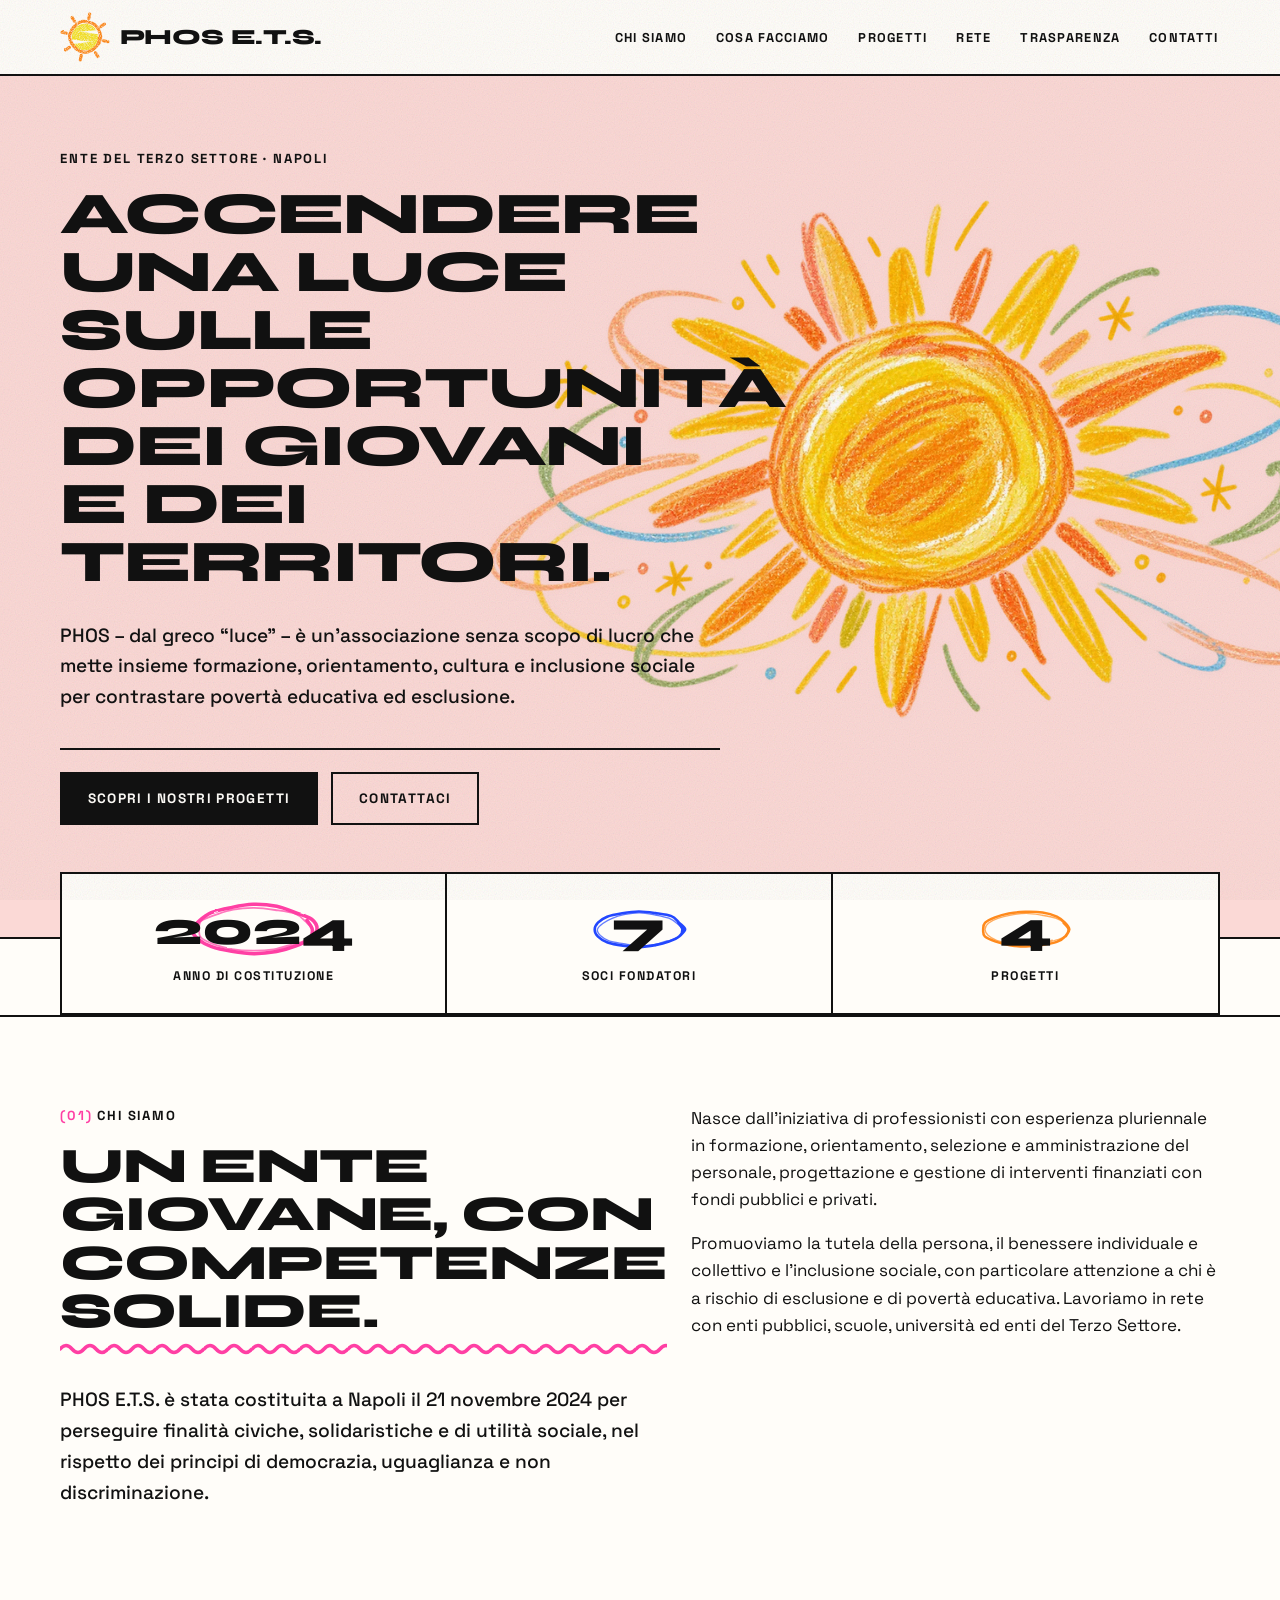
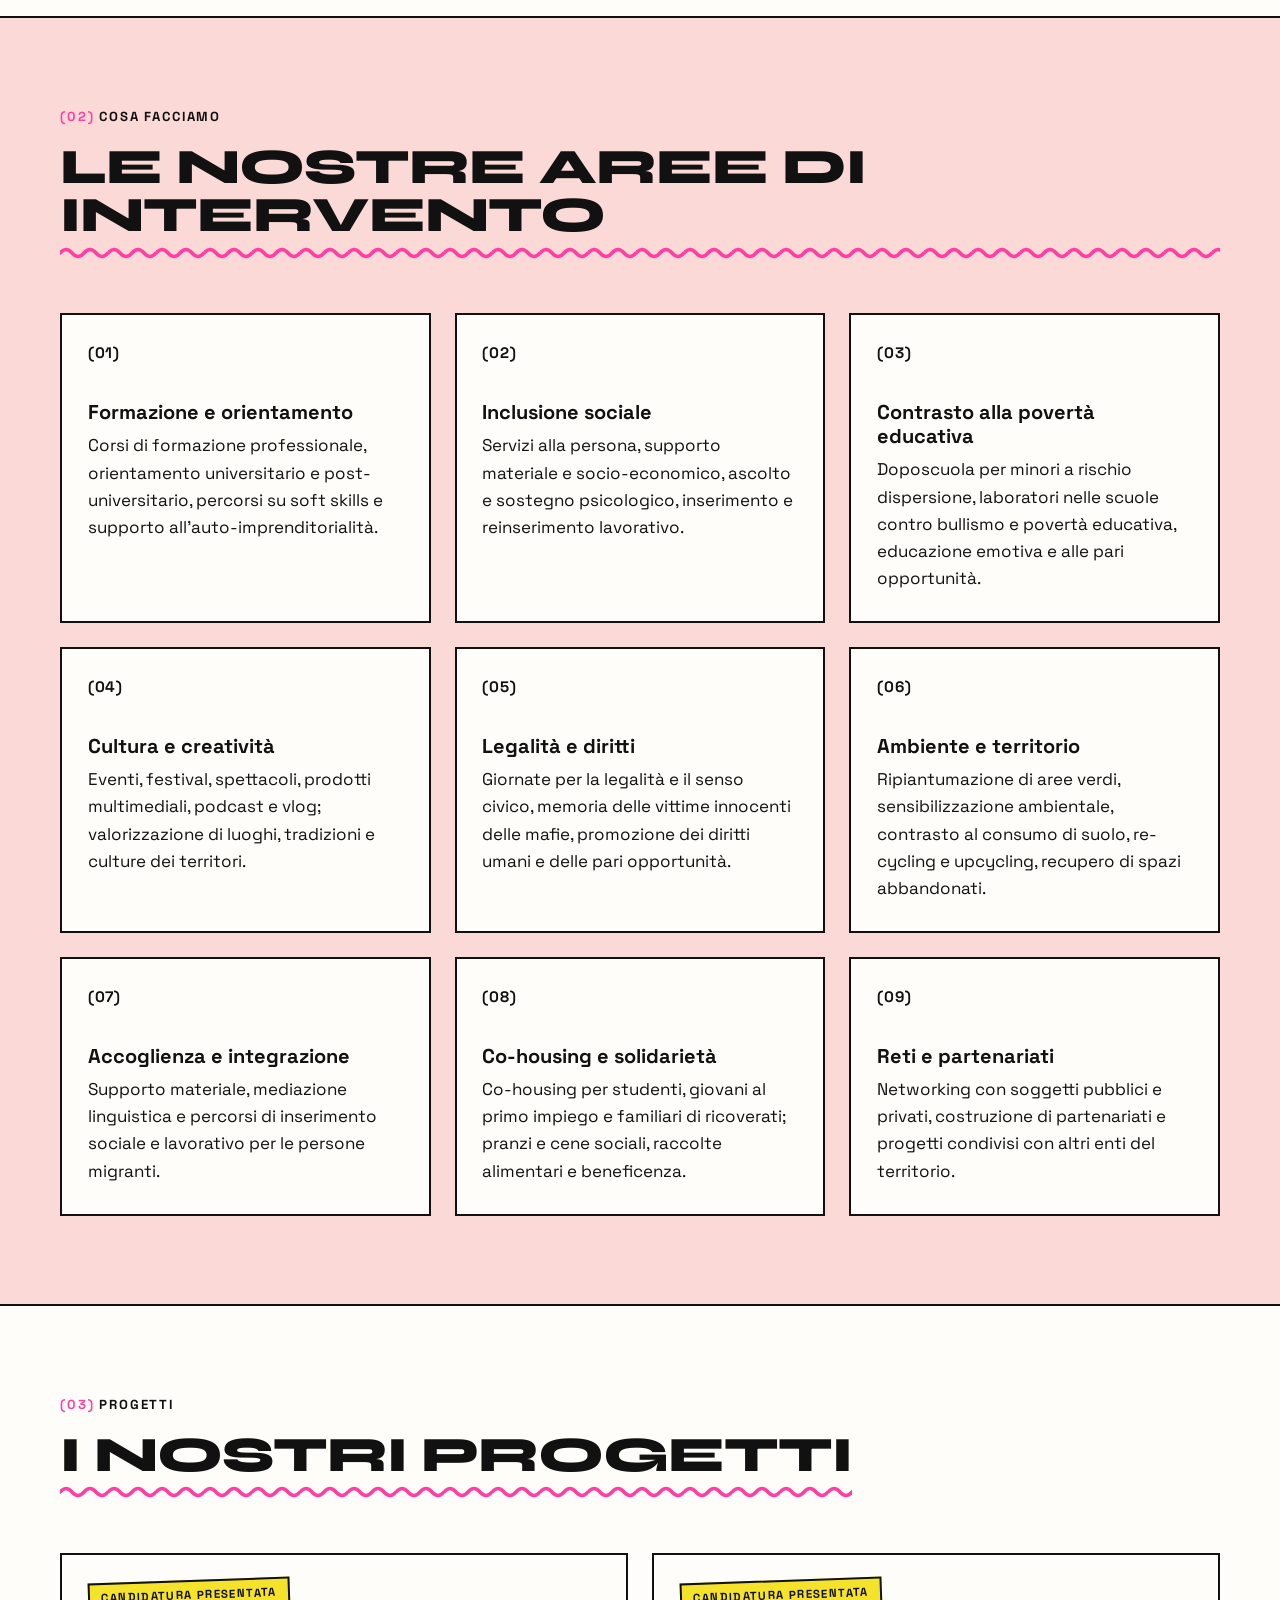
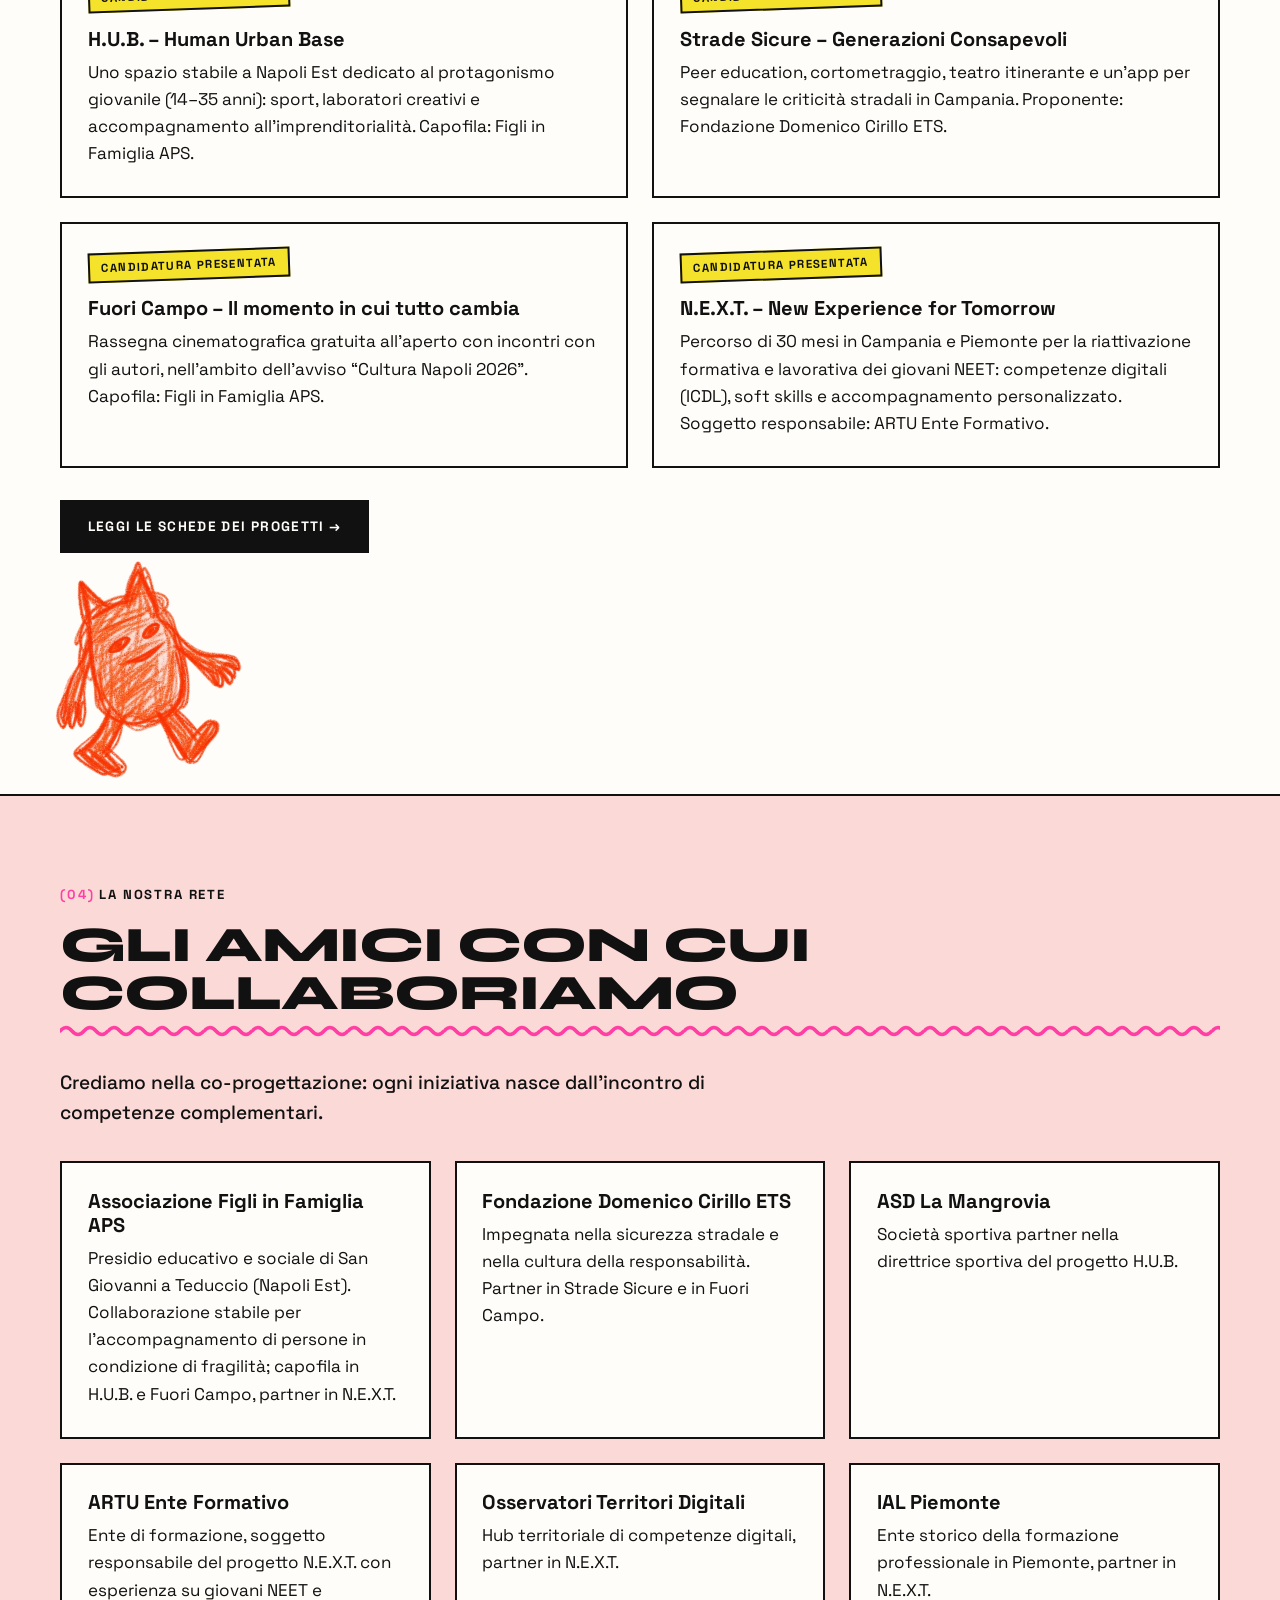
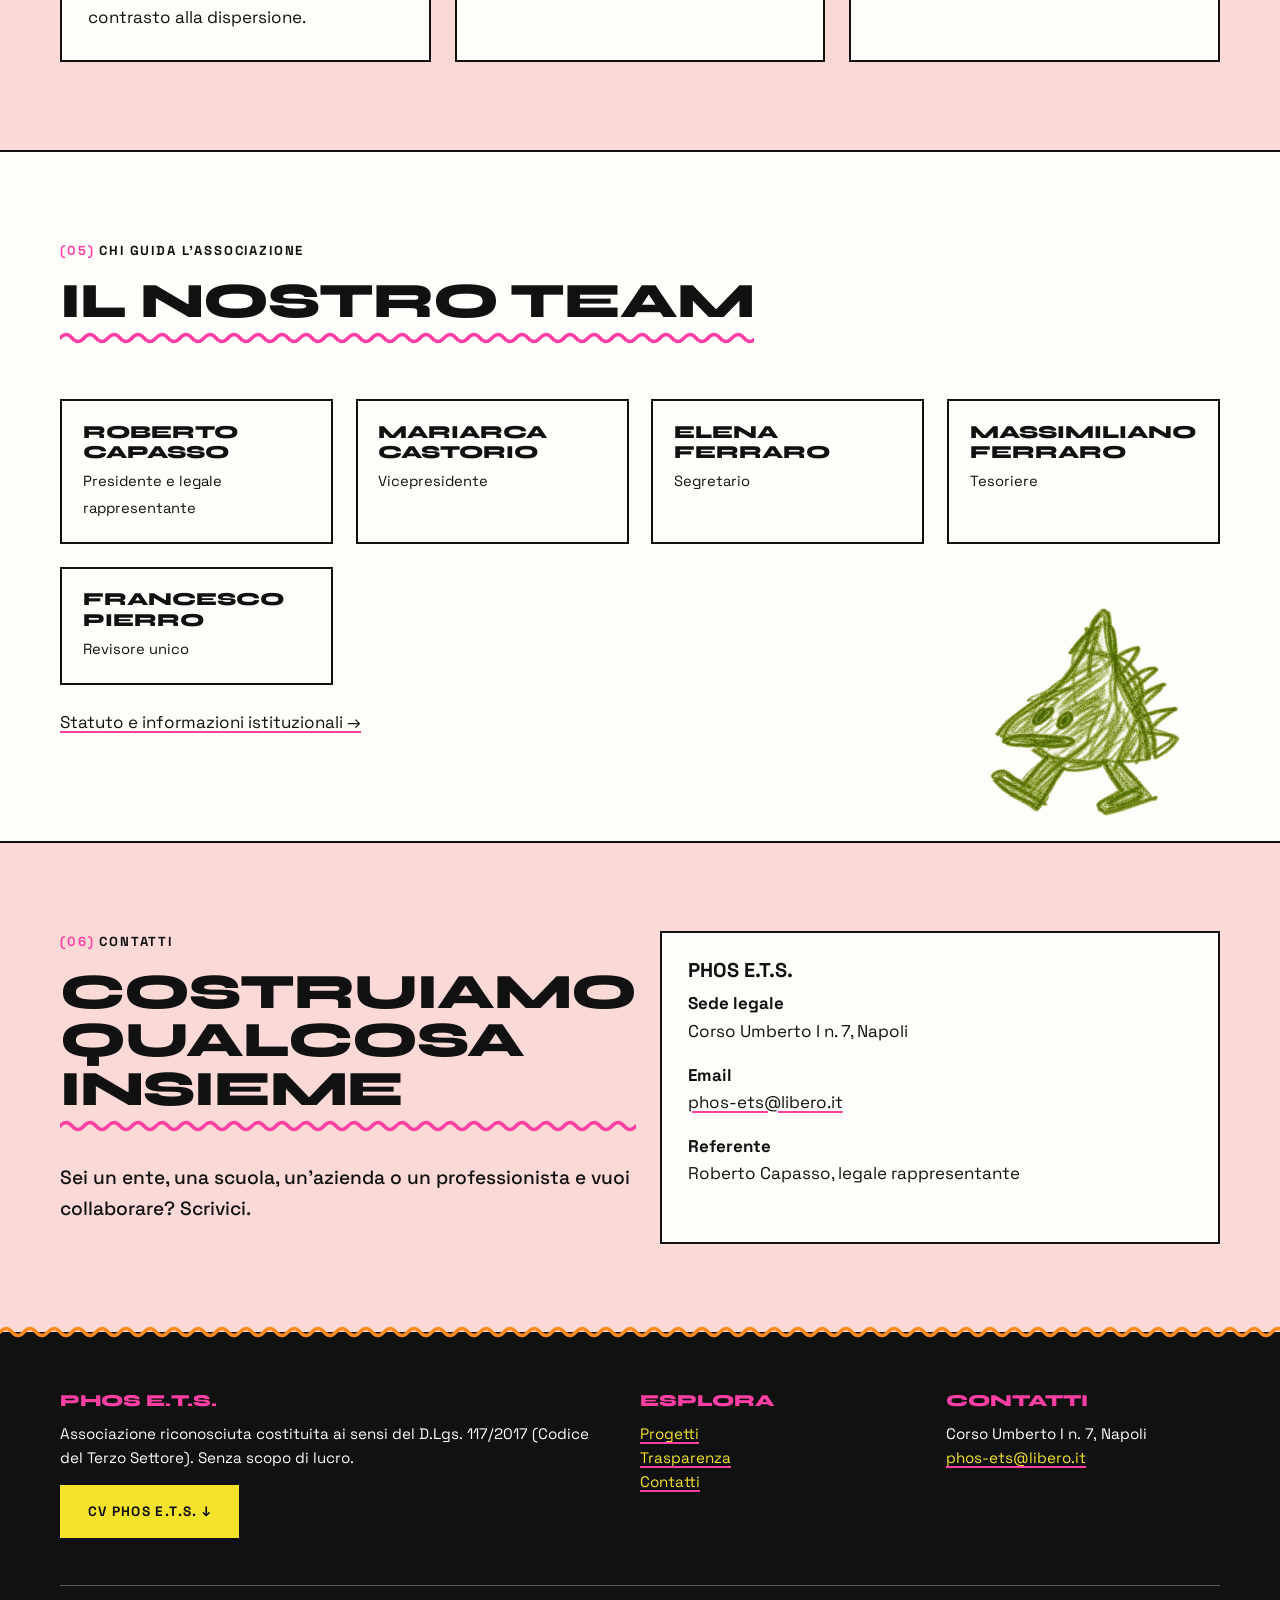
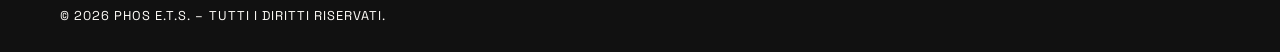
==== commit 909c8f3f: "k" ====
--- a/assets/index.html
+++ b/assets/index.html
@@ -9,7 +9,7 @@
   <link rel="preconnect" href="https://fonts.googleapis.com">
   <link rel="preconnect" href="https://fonts.gstatic.com" crossorigin>
   <link href="https://fonts.googleapis.com/css2?family=Syne:wght@700;800&family=Space+Grotesk:wght@400;500;700&display=swap" rel="stylesheet">
-  <link rel="stylesheet" href="css/style.css?v=4">
+  <link rel="stylesheet" href="css/style.css?v=6">
 </head>
 <body>
   <header class="site-header">
@@ -167,6 +167,7 @@
         <div>
           <h3>PHOS E.T.S.</h3>
           <p>Associazione riconosciuta costituita ai sensi del D.Lgs. 117/2017 (Codice del Terzo Settore). Senza scopo di lucro.</p>
+          <p><a class="btn" href="CV-Phos.pdf" download="CV Phos.pdf">CV Phos E.T.S. ↓</a></p>
         </div>
         <div>
           <h3>Esplora</h3>
@@ -180,6 +181,6 @@
       <div class="footer-bottom">© <span id="anno">2026</span> PHOS E.T.S. – Tutti i diritti riservati.</div>
     </div>
   </footer>
-  <script src="js/main.js?v=4"></script>
+  <script src="js/main.js?v=6"></script>
 </body>
 </html>
--- a/assets/css/style.css
+++ b/assets/css/style.css
@@ -233,3 +233,15 @@
   .mascot-orange::before { bottom: .8rem; left: 3%; }
   .mascot-green::before { bottom: .8rem; right: 3%; }
 }
+
+/* pulsante CV nel footer */
+.site-footer a.btn { color: var(--ink); background: var(--yellow); text-decoration: none; border-color: var(--yellow); }
+.site-footer a.btn:hover { background: var(--pink); border-color: var(--pink); color: var(--ink); }
+
+/* numeri chiave nelle schede progetto */
+.facts { display: grid; grid-template-columns: repeat(auto-fit, minmax(150px, 1fr)); gap: 1rem; margin: 1.4rem 0; }
+.facts div { border: 2px solid var(--ink); background: var(--yellow); padding: .9rem 1rem; }
+.facts div:nth-child(2n) { background: var(--pink-paper); }
+.facts div:nth-child(3n) { background: #c9f3de; }
+.facts strong { display: block; font-family: var(--font-head); font-weight: 800; font-size: 2rem; line-height: 1; }
+.facts span { font-size: .85rem; font-weight: 600; }
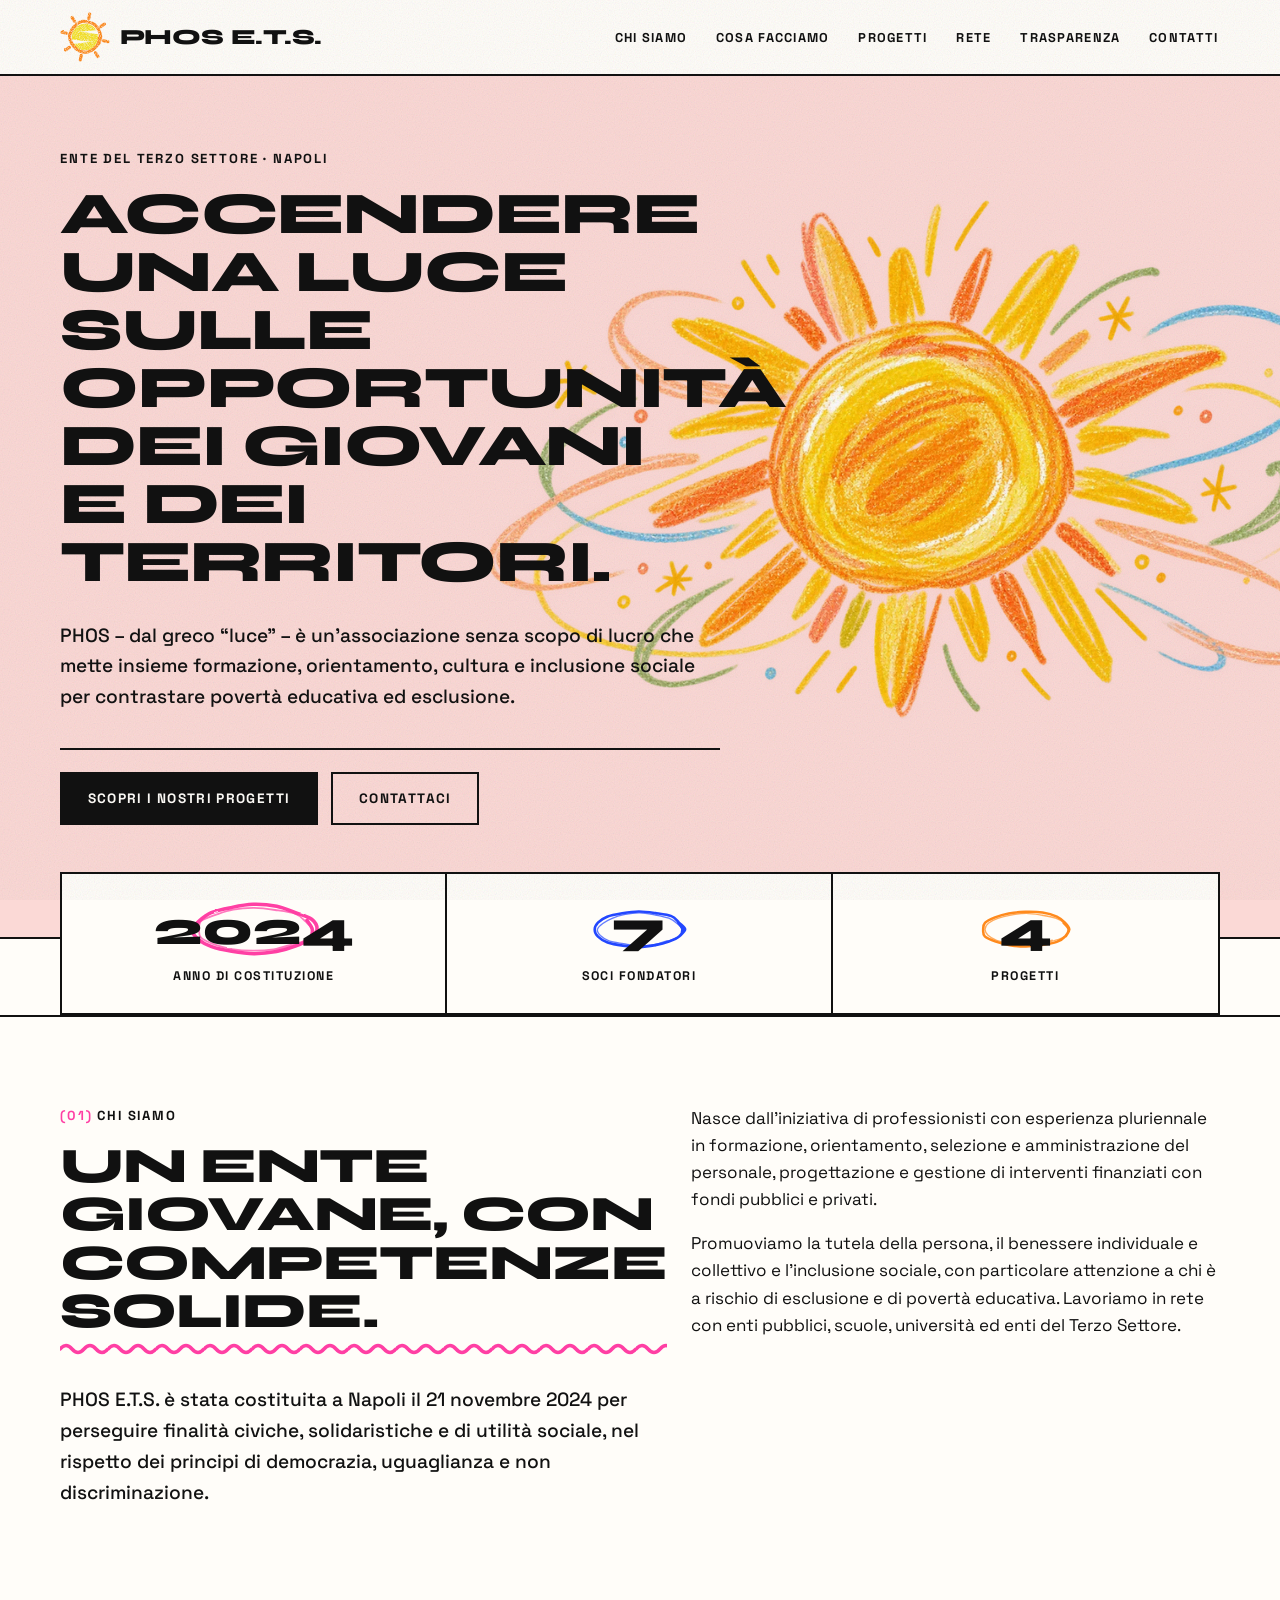
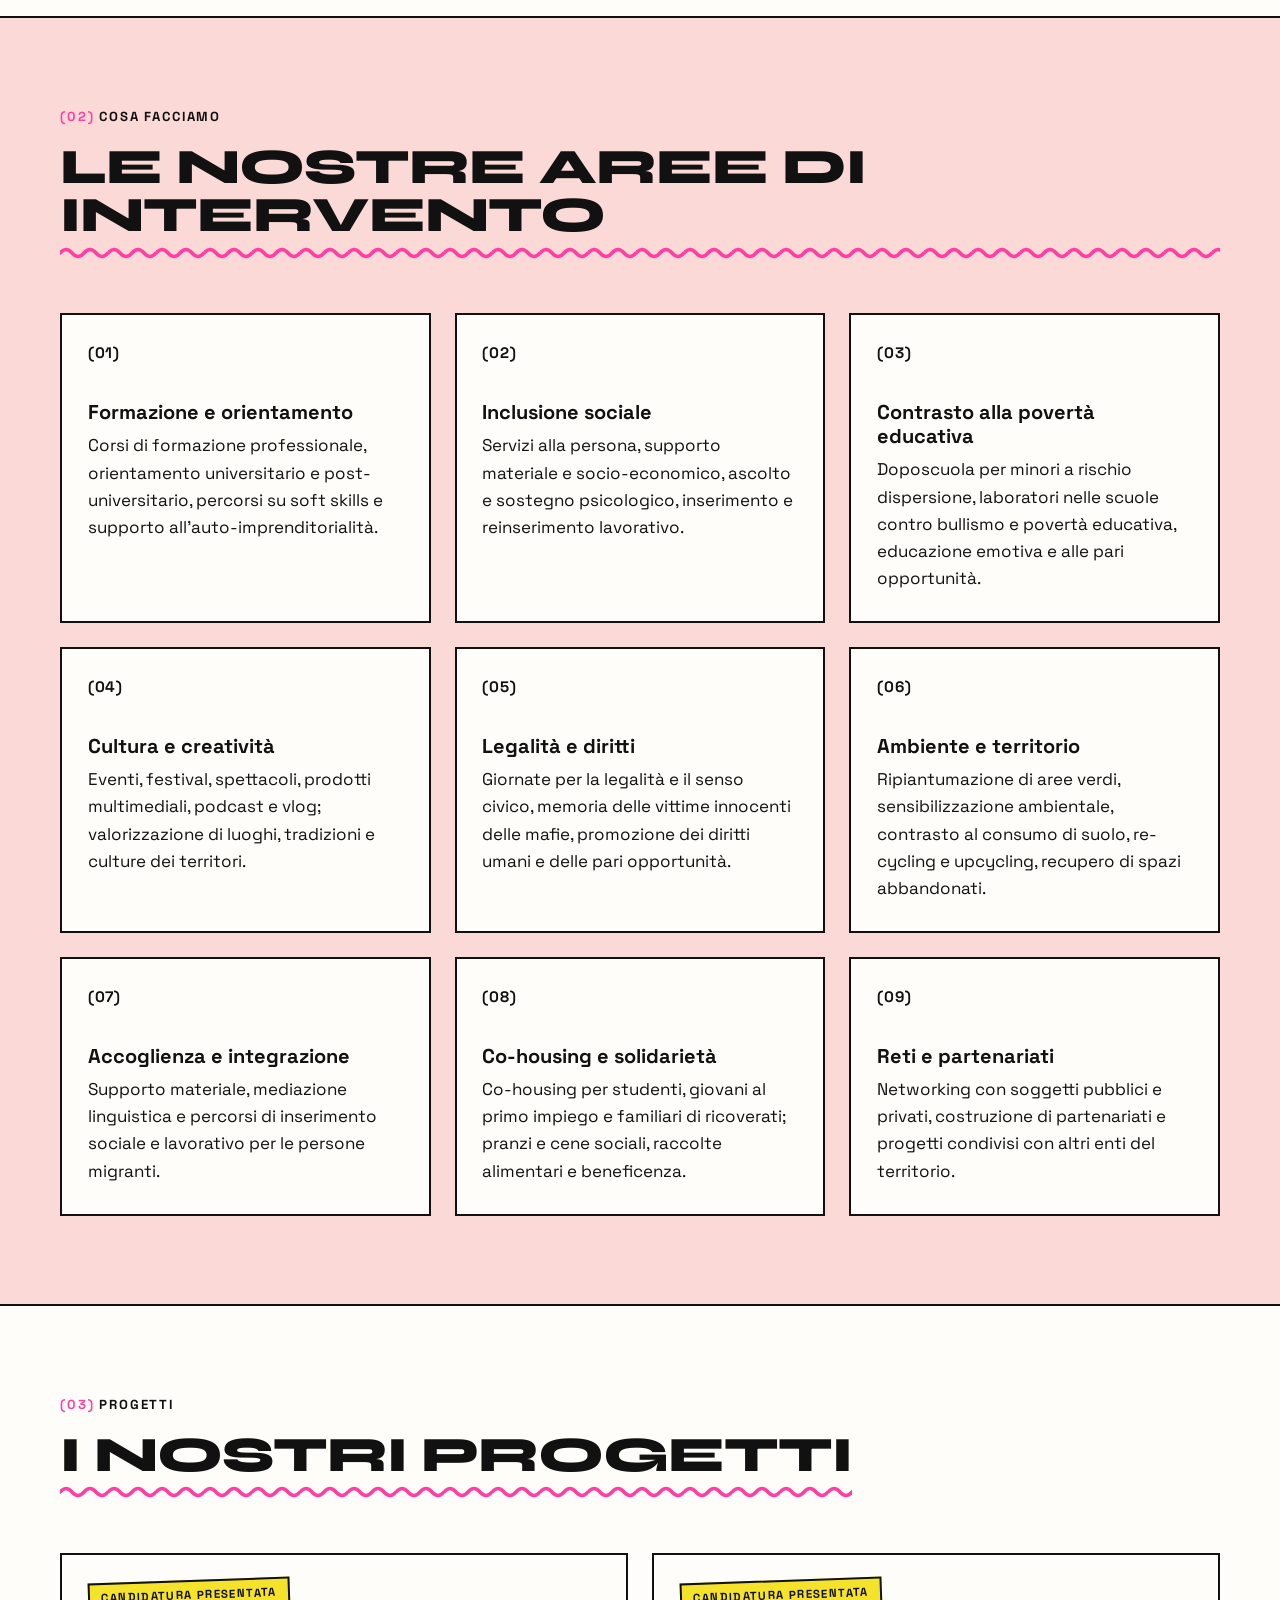
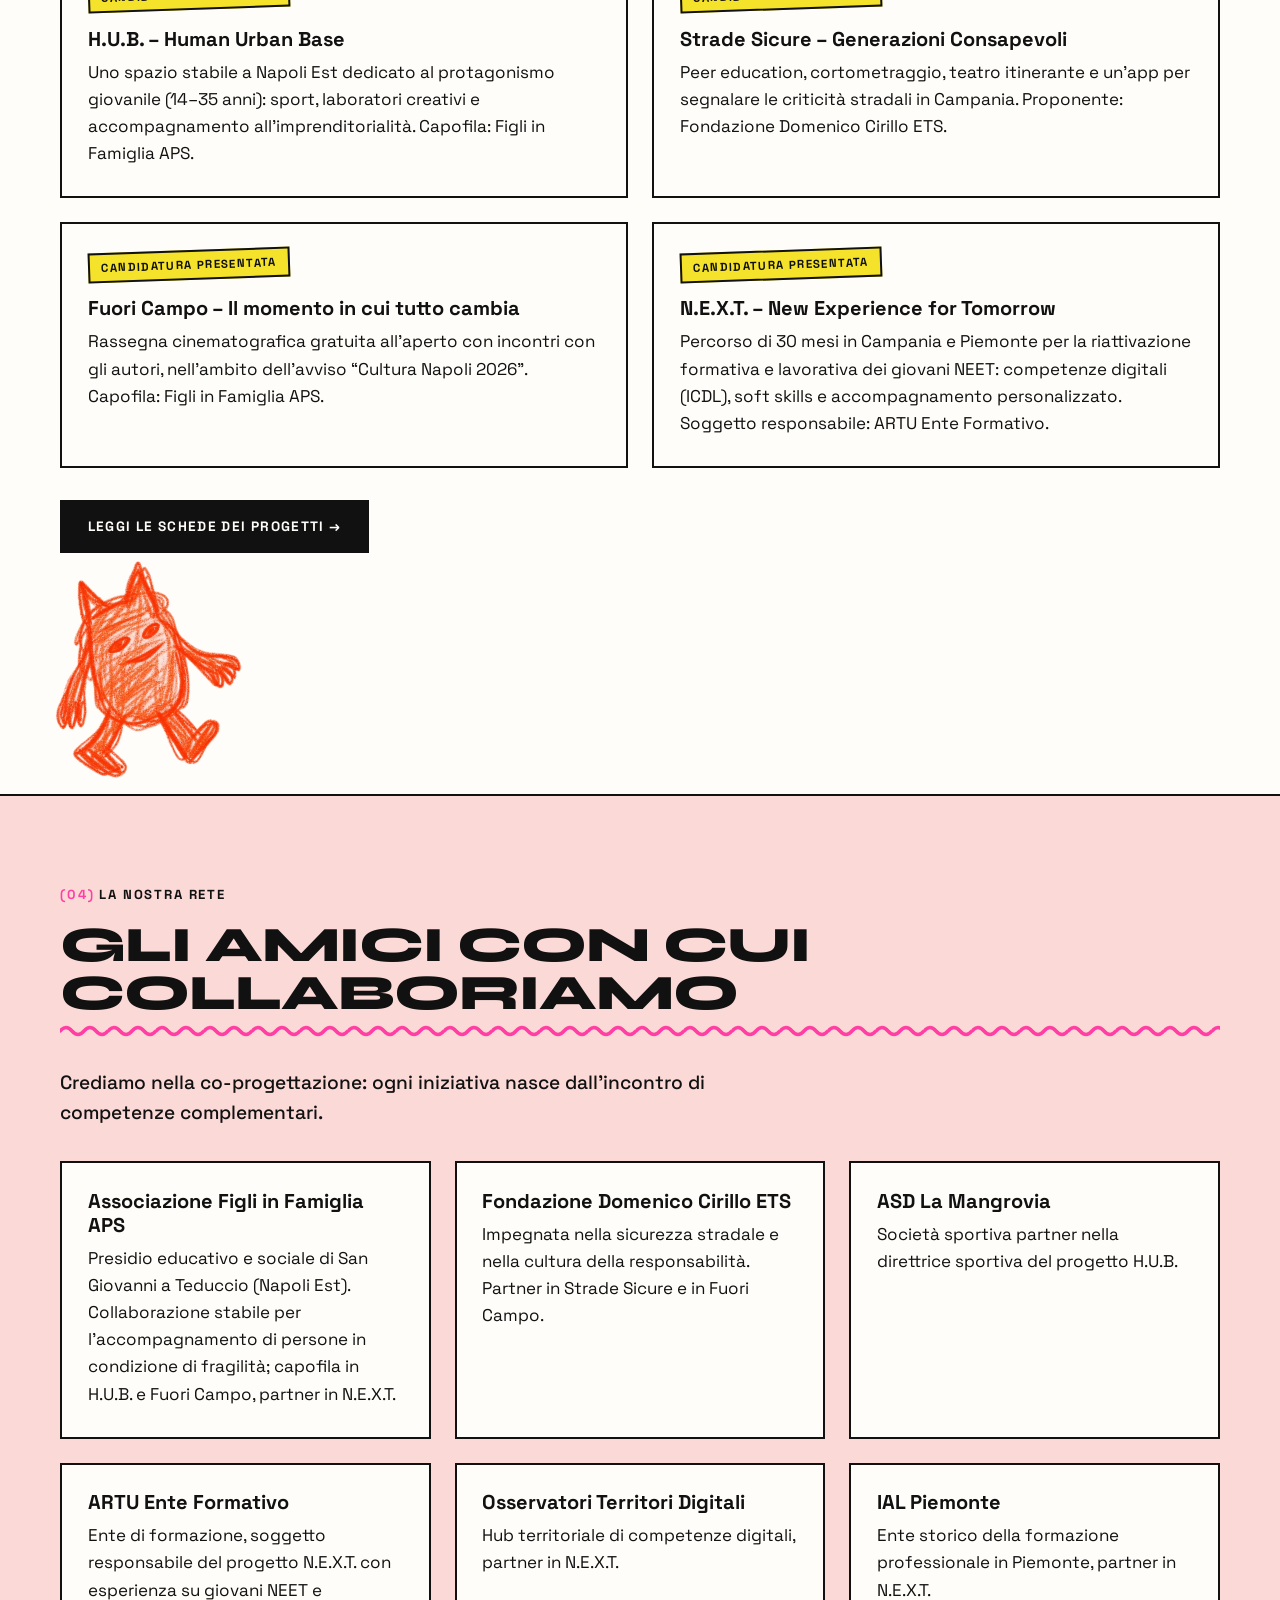
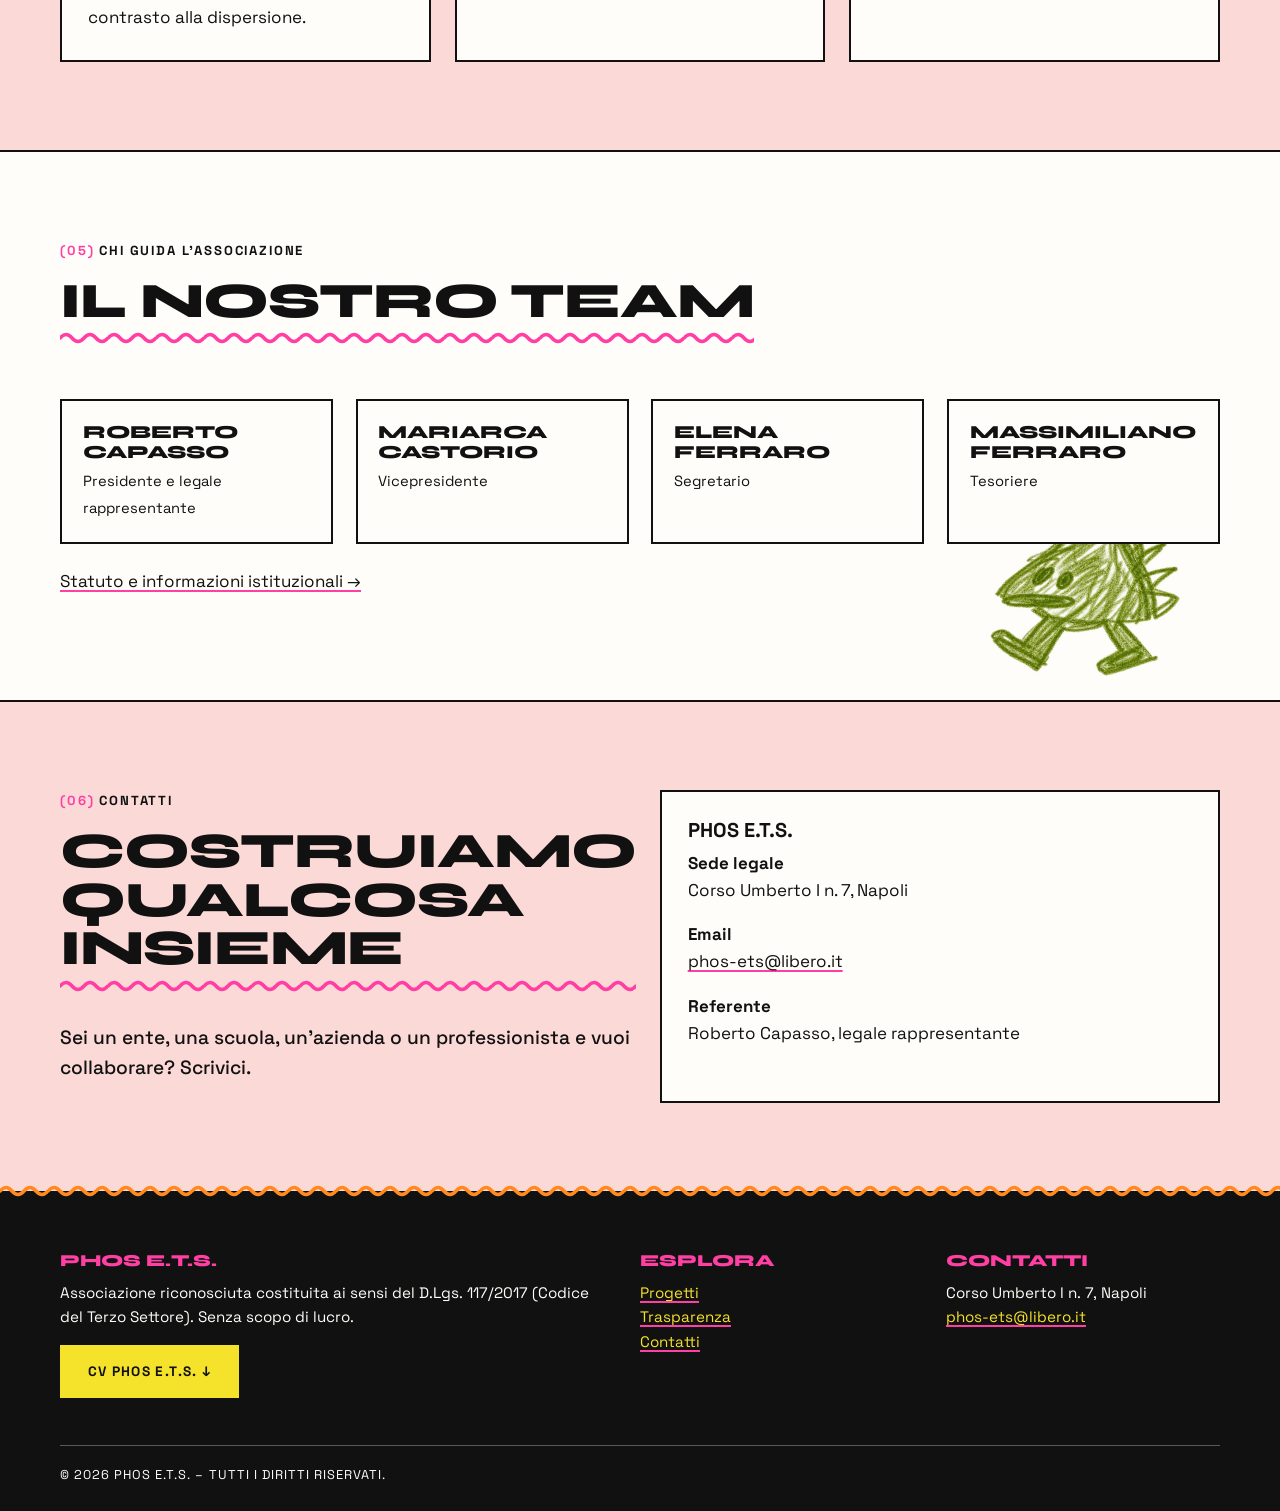
==== commit e765b76e: "k" ====
--- a/assets/index.html
+++ b/assets/index.html
@@ -9,7 +9,7 @@
   <link rel="preconnect" href="https://fonts.googleapis.com">
   <link rel="preconnect" href="https://fonts.gstatic.com" crossorigin>
   <link href="https://fonts.googleapis.com/css2?family=Syne:wght@700;800&family=Space+Grotesk:wght@400;500;700&display=swap" rel="stylesheet">
-  <link rel="stylesheet" href="css/style.css?v=6">
+  <link rel="stylesheet" href="css/style.css?v=7">
 </head>
 <body>
   <header class="site-header">
@@ -138,7 +138,6 @@
           <div class="person"><strong>Mariarca Castorio</strong><span>Vicepresidente</span></div>
           <div class="person"><strong>Elena Ferraro</strong><span>Segretario</span></div>
           <div class="person"><strong>Massimiliano Ferraro</strong><span>Tesoriere</span></div>
-          <div class="person"><strong>Francesco Pierro</strong><span>Revisore unico</span></div>
         </div>
         <p style="margin-top:1.5rem"><a href="trasparenza.html">Statuto e informazioni istituzionali →</a></p>
       </div>
@@ -181,6 +180,6 @@
       <div class="footer-bottom">© <span id="anno">2026</span> PHOS E.T.S. – Tutti i diritti riservati.</div>
     </div>
   </footer>
-  <script src="js/main.js?v=6"></script>
+  <script src="js/main.js?v=7"></script>
 </body>
 </html>
